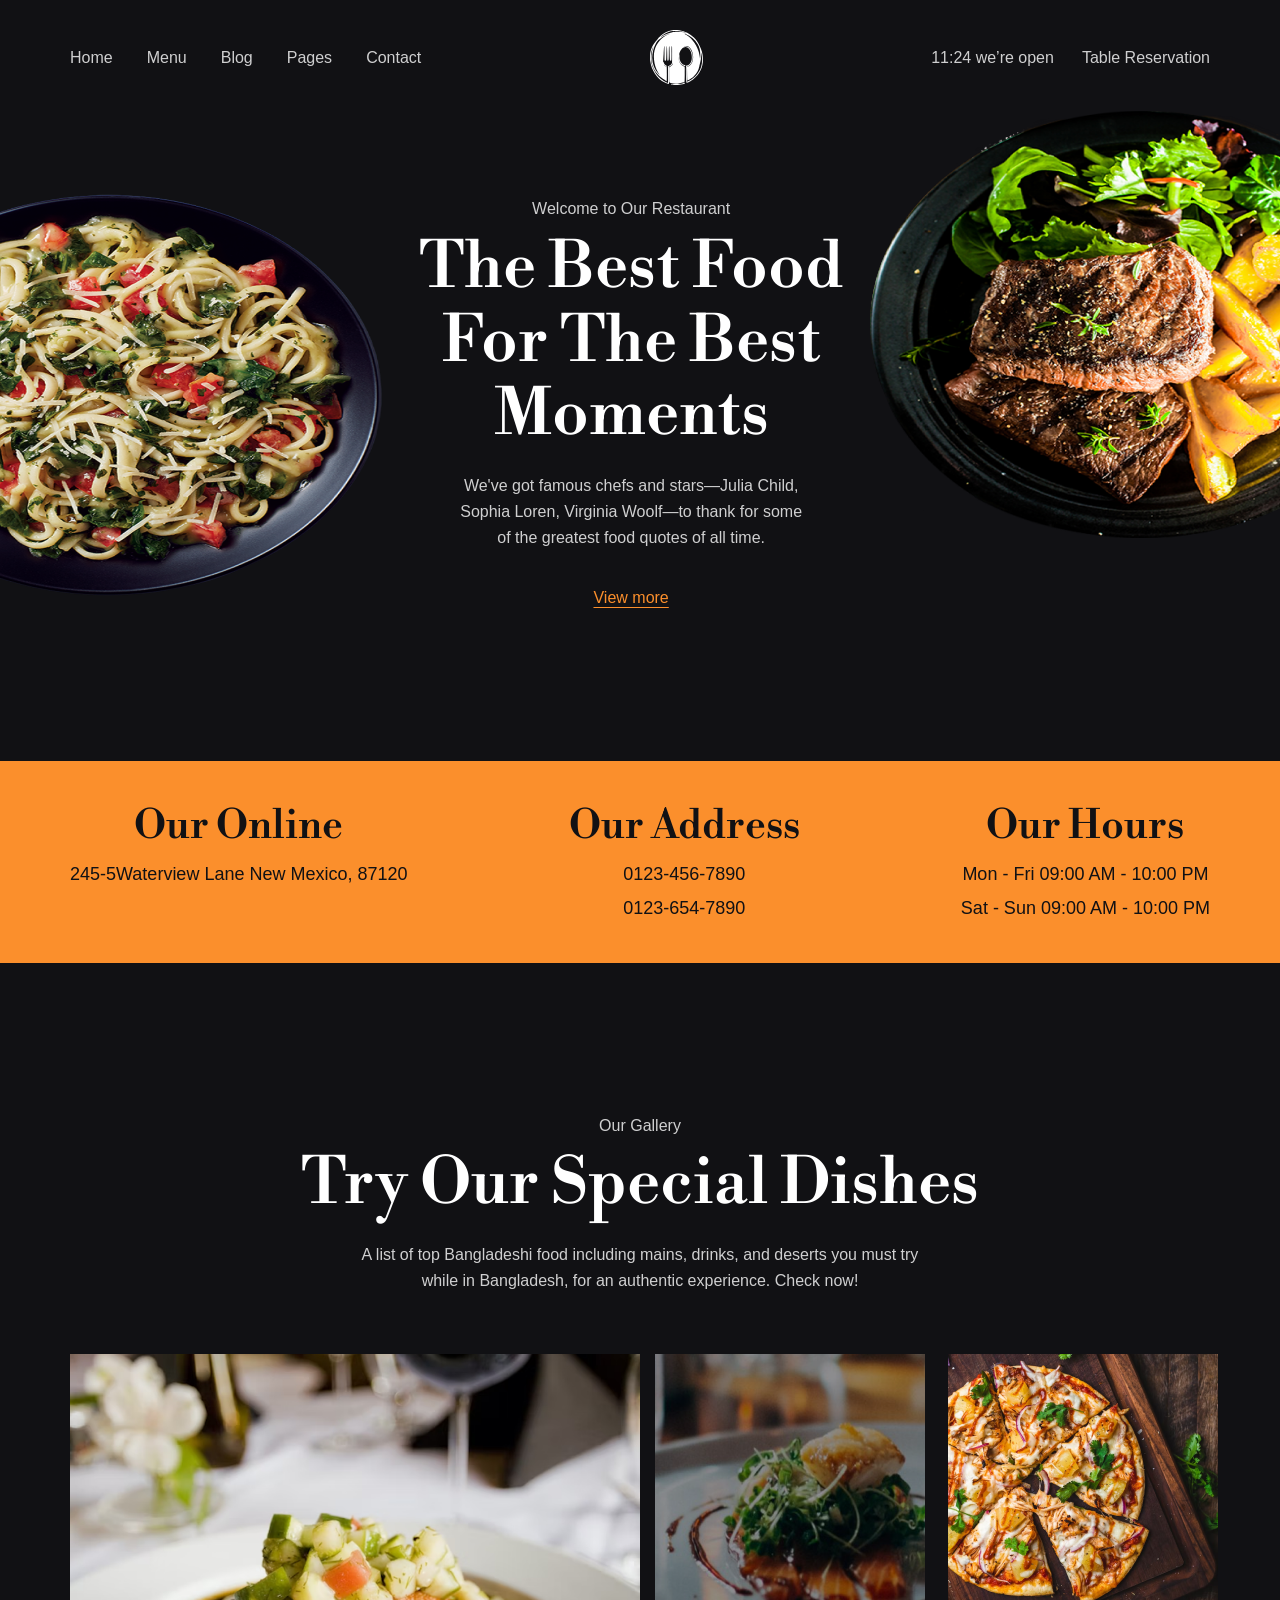
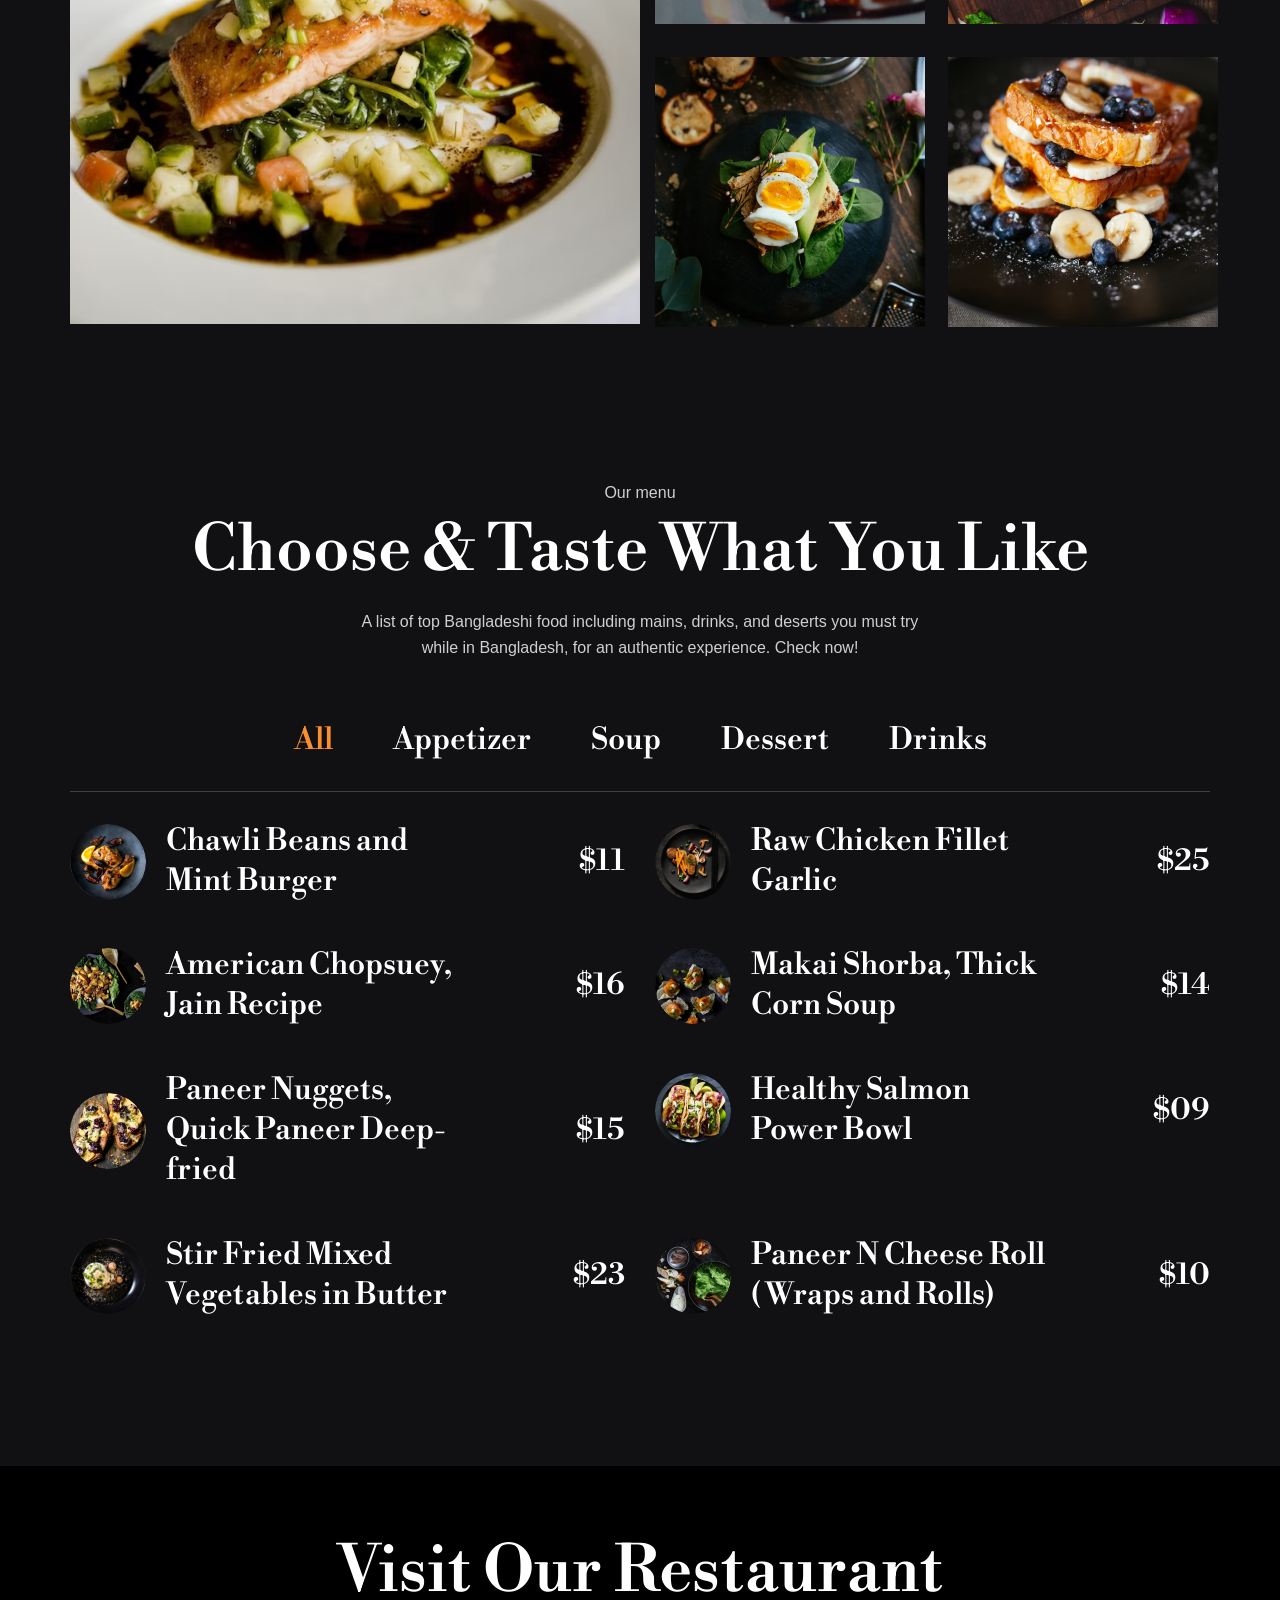
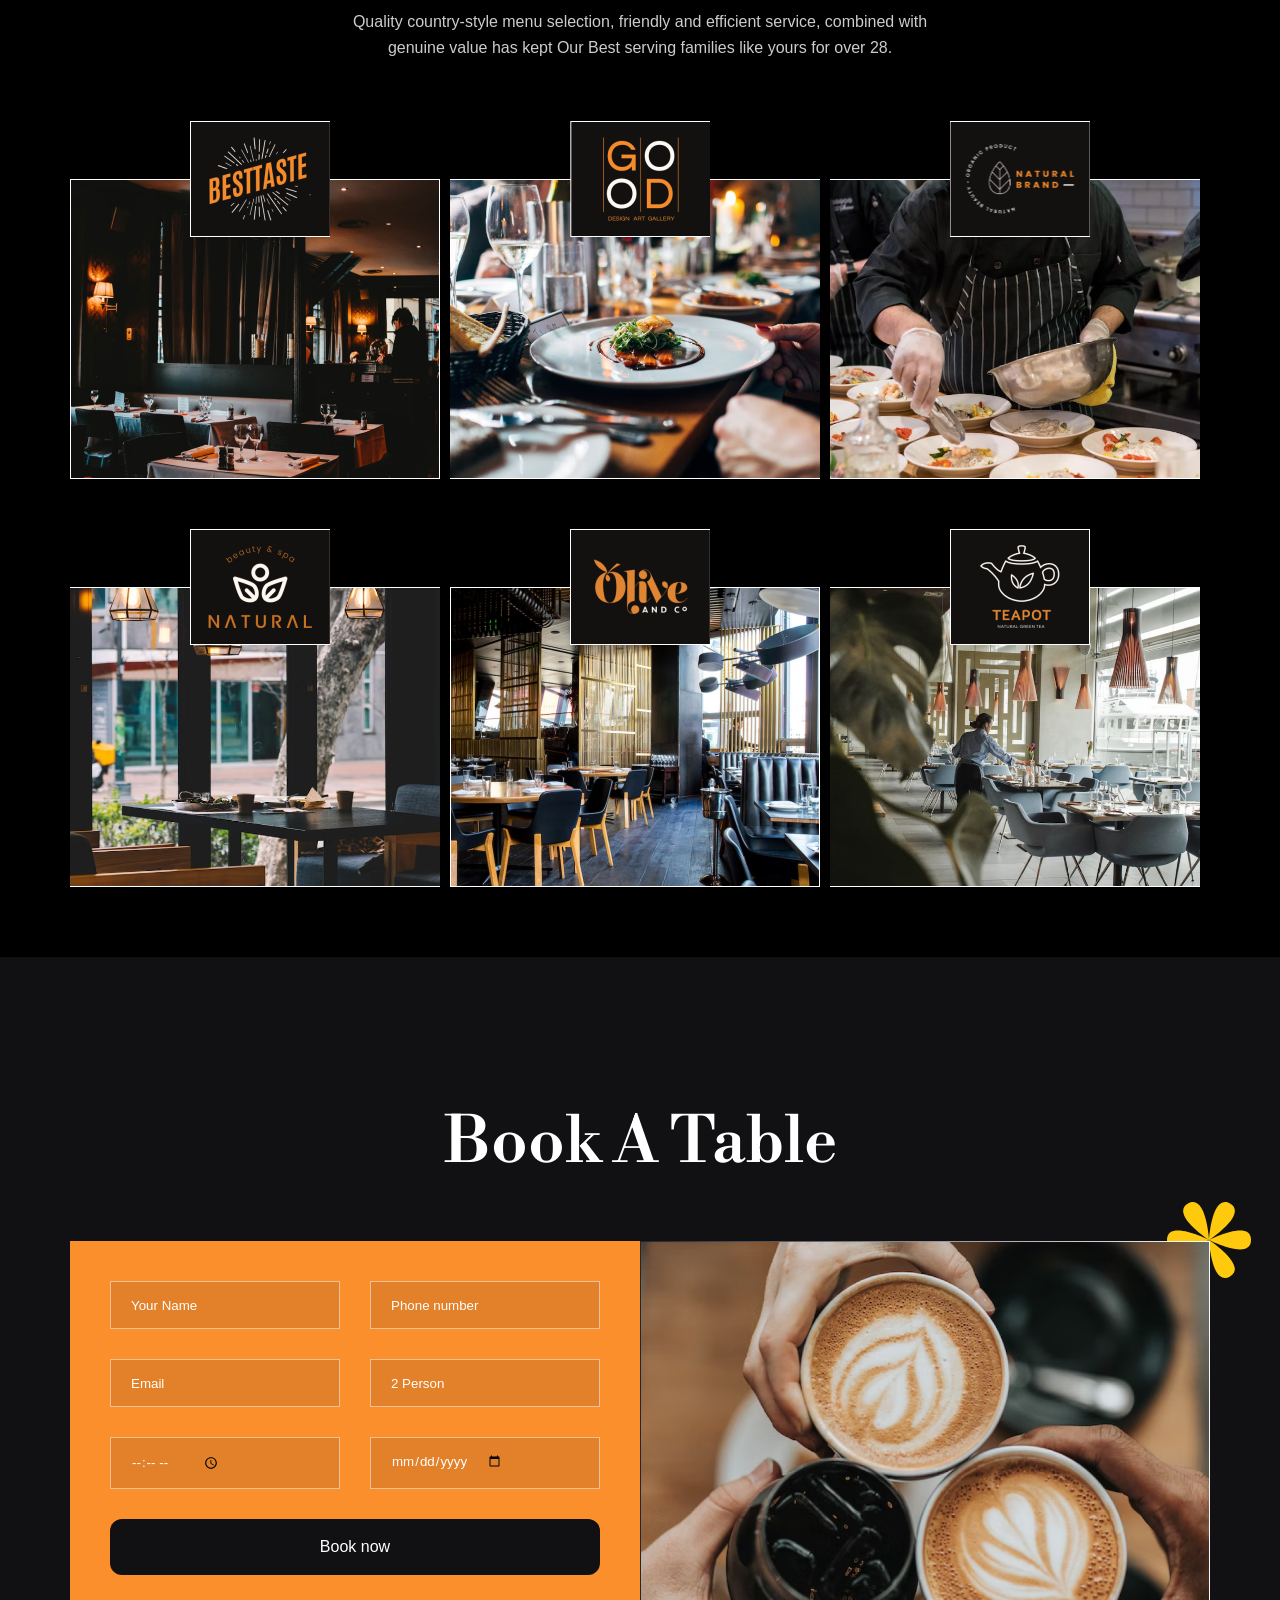
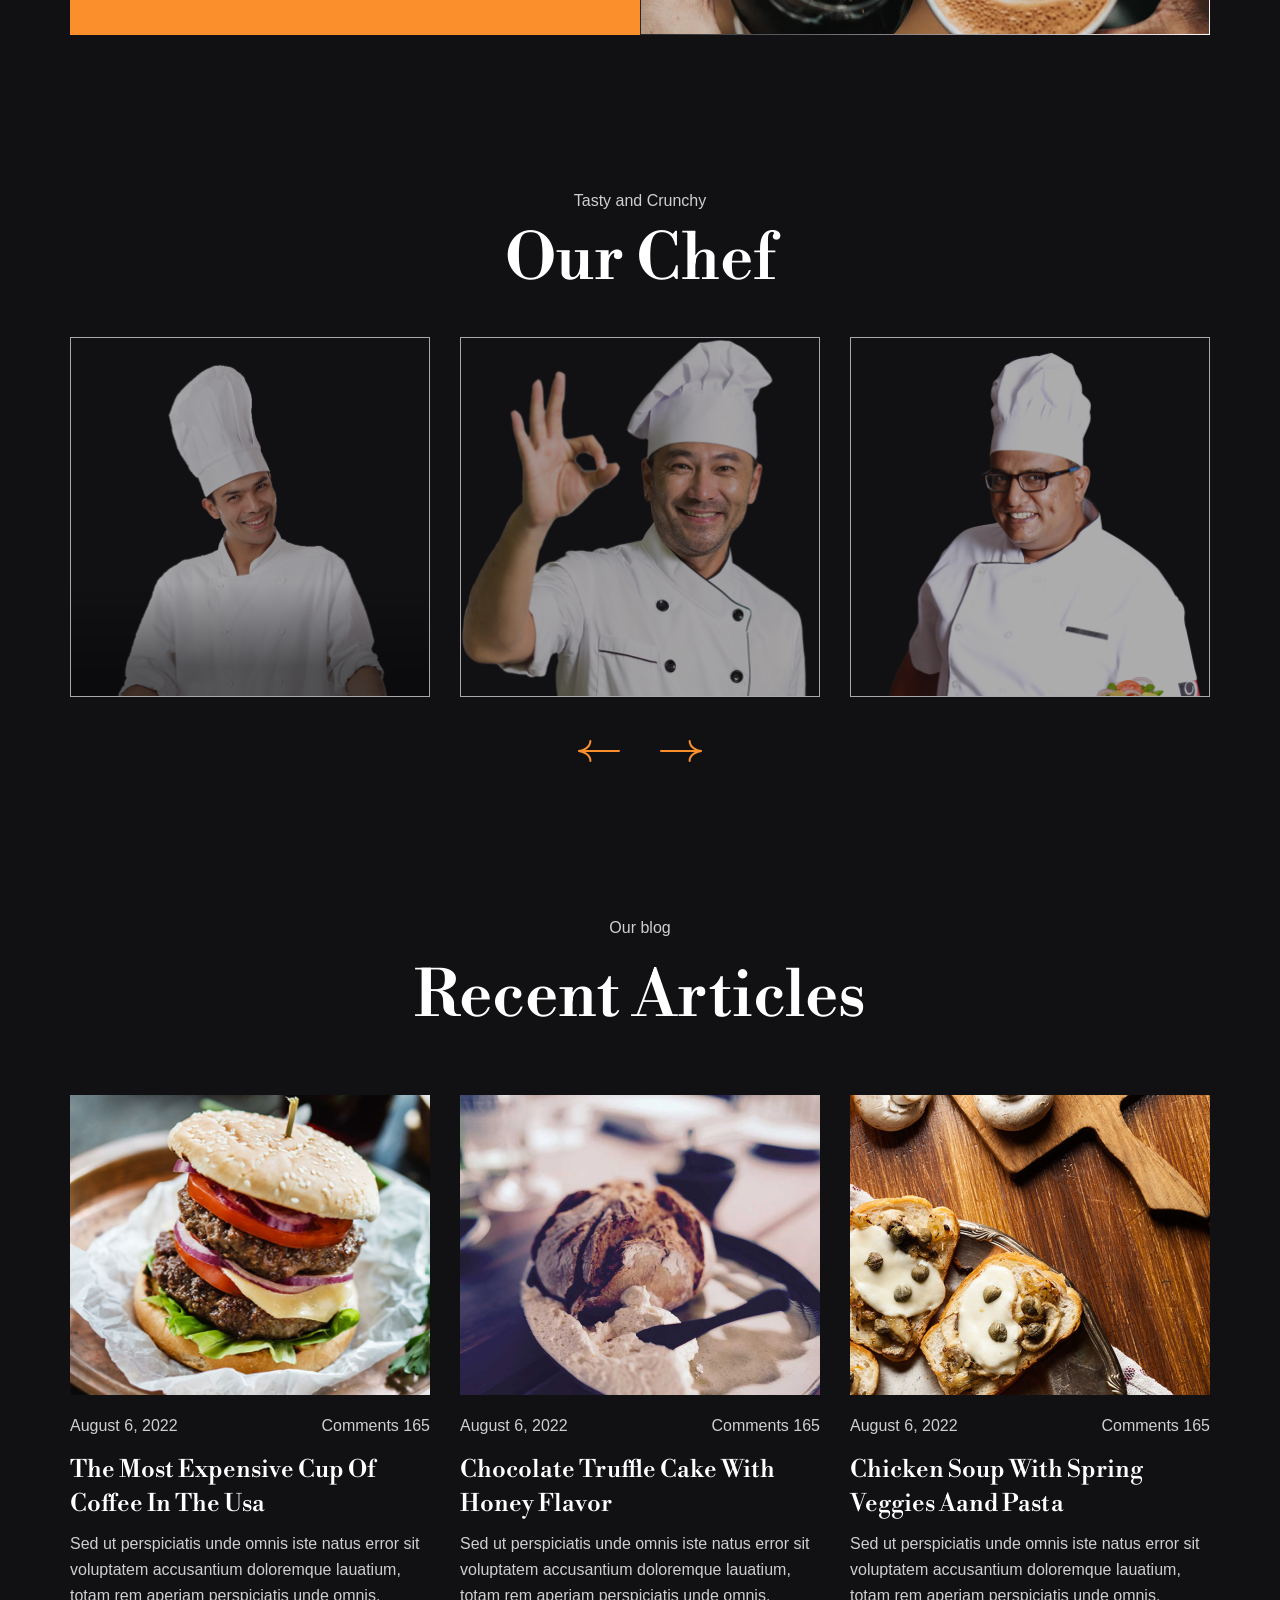
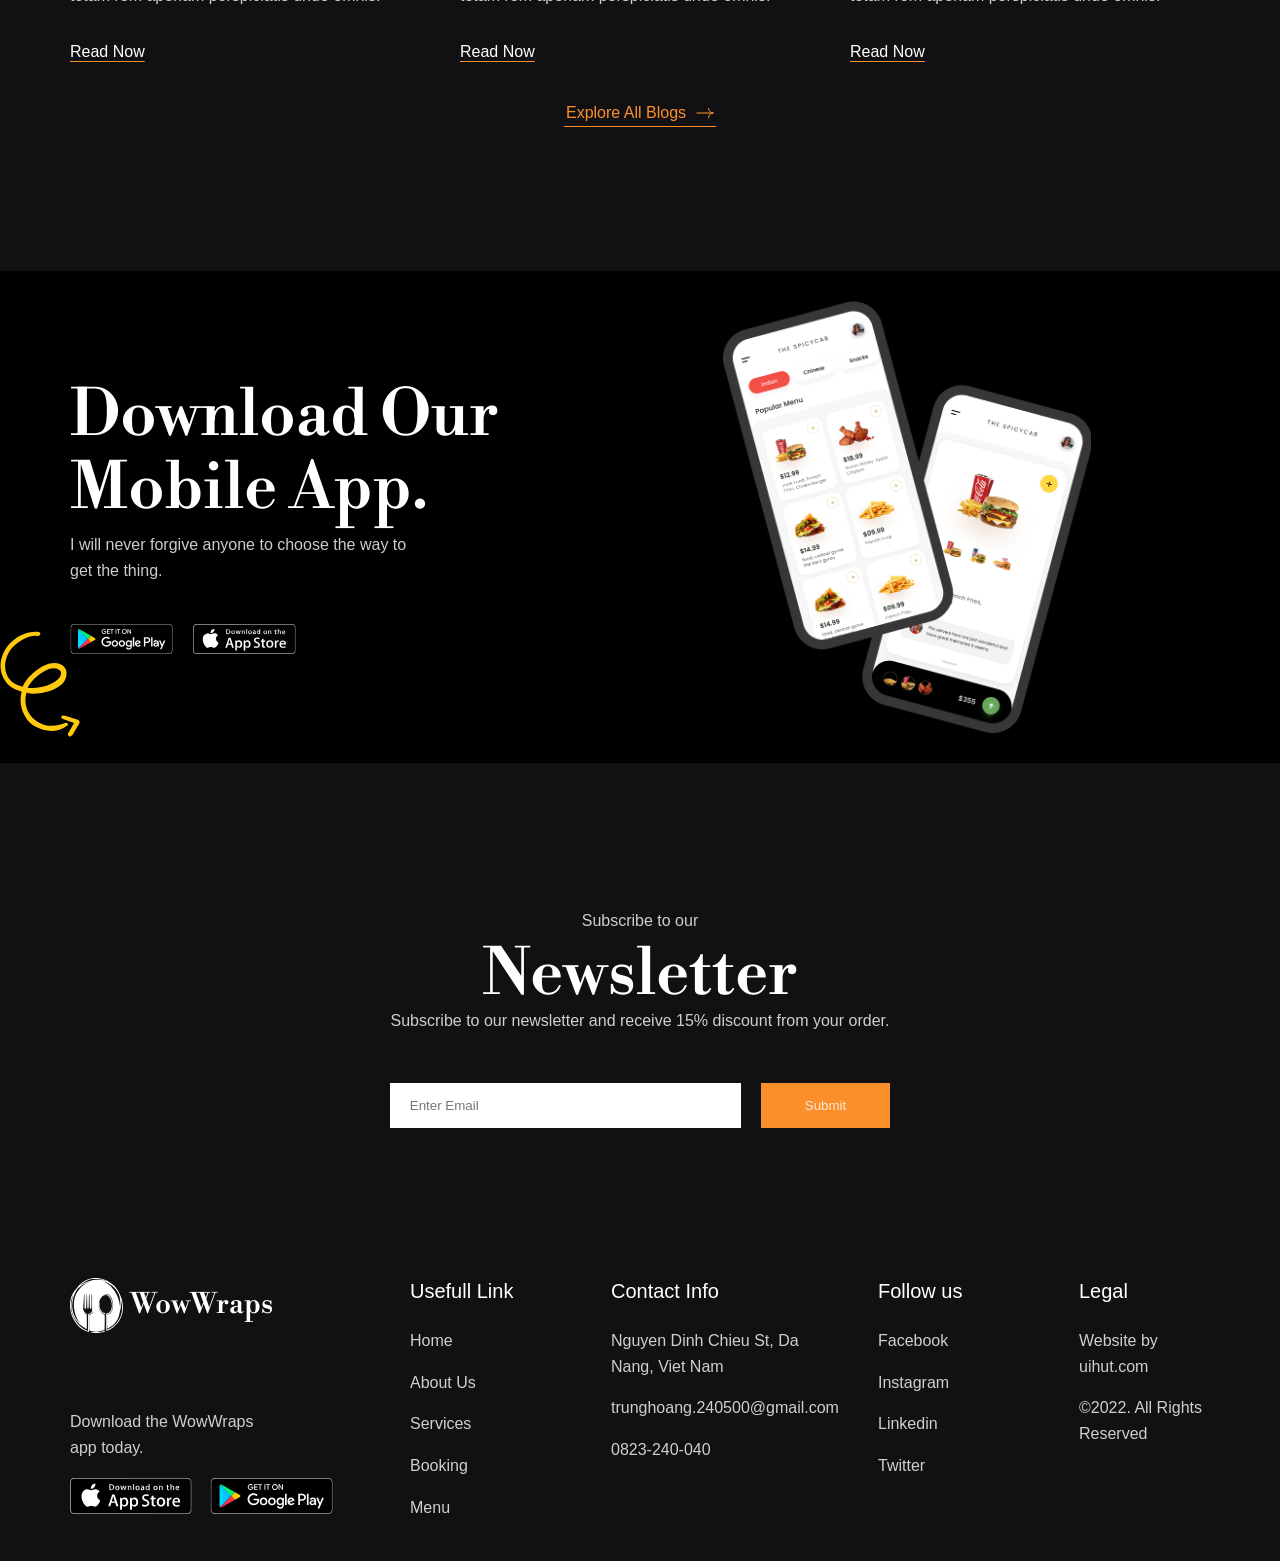
==== menu.html @ b461f4dd "add menu page" ====
<!DOCTYPE html>
<html lang="en" class="">
    <head>
        <meta charset="UTF-8" />
        <meta name="viewport" content="width=device-width, initial-scale=1.0" />
        <!-- Favicon -->
        <link
            rel="apple-touch-icon"
            sizes="57x57"
            href="./assets/favicon/apple-icon-57x57.png"
        />
        <link
            rel="apple-touch-icon"
            sizes="60x60"
            href="./assets/favicon/apple-icon-60x60.png"
        />
        <link
            rel="apple-touch-icon"
            sizes="72x72"
            href="./assets/favicon/apple-icon-72x72.png"
        />
        <link
            rel="apple-touch-icon"
            sizes="76x76"
            href="./assets/favicon/apple-icon-76x76.png"
        />
        <link
            rel="apple-touch-icon"
            sizes="114x114"
            href="./assets/favicon/apple-icon-114x114.png"
        />
        <link
            rel="apple-touch-icon"
            sizes="120x120"
            href="./assets/favicon/apple-icon-120x120.png"
        />
        <link
            rel="apple-touch-icon"
            sizes="144x144"
            href="./assets/favicon/apple-icon-144x144.png"
        />
        <link
            rel="apple-touch-icon"
            sizes="152x152"
            href="./assets/favicon/apple-icon-152x152.png"
        />
        <link
            rel="apple-touch-icon"
            sizes="180x180"
            href="./assets/favicon/apple-icon-180x180.png"
        />
        <link
            rel="icon"
            type="image/png"
            sizes="192x192"
            href="./assets/favicon/android-icon-192x192.png"
        />
        <link
            rel="icon"
            type="image/png"
            sizes="32x32"
            href="./assets/favicon/favicon-32x32.png"
        />
        <link
            rel="icon"
            type="image/png"
            sizes="96x96"
            href="./assets/favicon/favicon-96x96.png"
        />
        <link
            rel="icon"
            type="image/png"
            sizes="16x16"
            href="./assets/favicon/favicon-16x16.png"
        />
        <link rel="manifest" href="./assets/favicon/manifest.json" />
        <meta name="msapplication-TileColor" content="#ffffff" />
        <meta
            name="msapplication-TileImage"
            content="./assets/favicon/ms-icon-144x144.png"
        />
        <meta name="theme-color" content="#ffffff" />
        <!-- Embed font -->
        <!-- Font Libre Bodoni -->
        <link
            rel="stylesheet"
            href="./assets/fonts/LibreBodoni/stylesheet.css"
        />
        <!-- Font Plus Jakarta Sans -->
        <link
            rel="stylesheet"
            href="./assets/fonts/Plus_Jakarta_Sans/stylesheet.css"
        />
        <!-- Font playball -->
        <link rel="preconnect" href="https://fonts.googleapis.com" />
        <link rel="preconnect" href="https://fonts.gstatic.com" crossorigin />
        <link
            href="https://fonts.googleapis.com/css2?family=Playball&display=swap"
            rel="stylesheet"
        />
        <!-- Styles -->
        <link rel="stylesheet" href="./assets/css/main.css" />
        <!-- Script -->
        <script src="./assets/js/script.js"></script>

        <title>Wow Wraps| Menu</title>
    </head>
    <body>
        <!-- Header -->
        <header id="header" class="header"></header>
        <script>
            load("#header", "./templates/header.html");
        </script>

        <!-- Main -->
        <main class="home">
            <!-- Hero -->
            <div class="hero-menu">
                <img
                    src="./assets/img/hero-img/hero-menu1.png"
                    alt=""
                    class="hero-menu__img hero-menu__img--left"
                />
                <section class="hero-menu__content">
                    <p class="hero__sub-title">Welcome to Our Restaurant</p>
                    <h1 class="hero__title">
                        The Best Food For The Best Moments
                    </h1>
                    <p class="hero__desc">
                        We've got famous chefs and stars—Julia Child, Sophia
                        Loren, Virginia Woolf—to thank for some of the greatest
                        food quotes of all time.
                    </p>
                    <a href="#!" class="hero__link">View more</a>
                </section>
                <img
                    src="./assets/img/hero-img/hero-menu2.png"
                    alt=""
                    class="hero-menu__img hero-menu__img--right"
                />
            </div>

            <!-- Data -->
            <div class="data-menu">
                <div class="container">
                    <section class="data-menu__wrap">
                        <!-- Data item 1 -->
                        <div class="data-menu__item">
                            <h3 class="data-menu__title">Our Online</h3>
                            <div class="data-menu__container">
                                <p class="data-menu__text">
                                    245-5Waterview Lane New Mexico, 87120
                                </p>
                            </div>
                        </div>
                        <!-- Data item 2 -->
                        <div class="data-menu__item">
                            <h3 class="data-menu__title">Our Address</h3>
                            <div class="data-menu__container">
                                <p class="data-menu__text">0123-456-7890</p>
                                <p class="data-menu__text">0123-654-7890</p>
                            </div>
                        </div>
                        <!-- Data item 3 -->
                        <div class="data-menu__item">
                            <h3 class="data-menu__title">Our Hours</h3>
                            <div class="data-menu__container">
                                <p class="data-menu__text">
                                    Mon - Fri 09:00 AM - 10:00 PM
                                </p>
                                <p class="data-menu__text">
                                    Sat - Sun 09:00 AM - 10:00 PM
                                </p>
                            </div>
                        </div>
                    </section>
                </div>
            </div>

            <div class="container">
                <!-- Gallery -->
                <div class="gallery">
                    <section class="gallery-content">
                        <p class="gallery-content__sub-title">Our Gallery</p>
                        <h2 class="gallery-content__title">
                            Try Our Special Dishes
                        </h2>
                        <p class="gallery-content__desc">
                            A list of top Bangladeshi food including mains,
                            drinks, and deserts you must try while in
                            Bangladesh, for an authentic experience. Check now!
                        </p>
                    </section>
                    <div class="row">
                        <div class="col-6 gallery-col">
                            <img
                                src="./assets/img/gallery-img/gallery.png"
                                alt=""
                                class="gallery__img gallery__img--large"
                            />
                            <div class="gallery-box">
                                <h3 class="gallery-box__title">Starter</h3>
                                <p class="gallery-box__desc">
                                    Filet Mignon sandwich with fries
                                </p>
                            </div>
                        </div>
                        <div class="col-6">
                            <div class="row gy-3">
                                <div class="col-6 gallery-col">
                                    <img
                                        src="./assets/img/gallery-img/gallery1.png"
                                        alt=""
                                        class="gallery__img"
                                    />
                                    <div class="gallery-box">
                                        <h3 class="gallery-box__title">
                                            Starter
                                        </h3>
                                        <p class="gallery-box__desc">
                                            Filet Mignon sandwich with fries
                                        </p>
                                    </div>
                                </div>
                                <div class="col-6 gallery-col">
                                    <img
                                        src="./assets/img/gallery-img/gallery2.png"
                                        alt=""
                                        class="gallery__img"
                                    />
                                    <div class="gallery-box">
                                        <h3 class="gallery-box__title">
                                            Starter
                                        </h3>
                                        <p class="gallery-box__desc">
                                            Filet Mignon sandwich with fries
                                        </p>
                                    </div>
                                </div>
                                <div class="col-6 gallery-col">
                                    <img
                                        src="./assets/img/gallery-img/gallery3.png"
                                        alt=""
                                        class="gallery__img"
                                    />
                                    <div class="gallery-box">
                                        <h3 class="gallery-box__title">
                                            Starter
                                        </h3>
                                        <p class="gallery-box__desc">
                                            Filet Mignon sandwich with fries
                                        </p>
                                    </div>
                                </div>
                                <div class="col-6 gallery-col">
                                    <img
                                        src="./assets/img/gallery-img/gallery4.png"
                                        alt=""
                                        class="gallery__img"
                                    />
                                    <div class="gallery-box">
                                        <h3 class="gallery-box__title">
                                            Starter
                                        </h3>
                                        <p class="gallery-box__desc">
                                            Filet Mignon sandwich with fries
                                        </p>
                                    </div>
                                </div>
                            </div>
                        </div>
                    </div>
                </div>

                <!-- menu -->
                <div class="menu">
                    <section class="menu__content">
                        <p class="menu__sub-title">Our menu</p>
                        <h2 class="menu__title">
                            Choose & Taste What You Like
                        </h2>
                        <p class="menu__desc">
                            A list of top Bangladeshi food including mains,
                            drinks, and deserts you must try while in
                            Bangladesh, for an authentic experience. Check now!
                        </p>
                    </section>
                    <div class="menu-container">
                        <div class="menu-tab js-tabs">
                            <!-- Menu tab list -->
                            <div class="menu-tab__list">
                                <div class="menu-tab__list--inner">
                                    <h3
                                        class="menu-tab__item menu-tab__item--active"
                                    >
                                        All
                                    </h3>
                                    <h3 class="menu-tab__item">Appetizer</h3>
                                    <h3 class="menu-tab__item">Soup</h3>
                                </div>
                                <div class="menu-tab__list--inner">
                                    <h3 class="menu-tab__item">Dessert</h3>
                                    <h3 class="menu-tab__item">Drinks</h3>
                                </div>
                            </div>
                            <div class="separate"></div>

                            <!-- Menu tab content -->
                            <div class="menu-tab__contents">
                                <!-- Menu content 1 -->
                                <div
                                    class="menu-tab__content menu-tab__content--active"
                                >
                                    <div class="row gy-4">
                                        <!-- item 1 -->
                                        <div class="col-6 col-md-12">
                                            <div class="menu-wrap">
                                                <div class="menu-wrap__left">
                                                    <img
                                                        src="./assets/img/menu-img/menu1.png"
                                                        alt=""
                                                        class="menu-wrap__img"
                                                    />
                                                    <h3 class="menu-wrap__name">
                                                        Chawli Beans and Mint
                                                        Burger
                                                    </h3>
                                                </div>
                                                <h4 class="menu-wrap__price">
                                                    $11
                                                </h4>
                                            </div>
                                        </div>
                                        <!-- item 2 -->
                                        <div class="col-6 col-md-12">
                                            <div class="menu-wrap">
                                                <div class="menu-wrap__left">
                                                    <img
                                                        src="./assets/img/menu-img/menu2.png"
                                                        alt=""
                                                        class="menu-wrap__img"
                                                    />
                                                    <h3 class="menu-wrap__name">
                                                        Raw Chicken Fillet
                                                        Garlic
                                                    </h3>
                                                </div>
                                                <h4 class="menu-wrap__price">
                                                    $25
                                                </h4>
                                            </div>
                                        </div>
                                        <!-- item 3 -->
                                        <div class="col-6 col-md-12">
                                            <div class="menu-wrap">
                                                <div class="menu-wrap__left">
                                                    <img
                                                        src="./assets/img/menu-img/menu3.png"
                                                        alt=""
                                                        class="menu-wrap__img"
                                                    />
                                                    <h3 class="menu-wrap__name">
                                                        American Chopsuey, Jain
                                                        Recipe
                                                    </h3>
                                                </div>
                                                <h4 class="menu-wrap__price">
                                                    $16
                                                </h4>
                                            </div>
                                        </div>
                                        <!-- item 4 -->
                                        <div class="col-6 col-md-12">
                                            <div class="menu-wrap">
                                                <div class="menu-wrap__left">
                                                    <img
                                                        src="./assets/img/menu-img/menu4.png"
                                                        alt=""
                                                        class="menu-wrap__img"
                                                    />
                                                    <h3 class="menu-wrap__name">
                                                        Makai Shorba, Thick Corn
                                                        Soup
                                                    </h3>
                                                </div>
                                                <h4 class="menu-wrap__price">
                                                    $14
                                                </h4>
                                            </div>
                                        </div>
                                        <!-- item 5 -->
                                        <div class="col-6 col-md-12">
                                            <div class="menu-wrap">
                                                <div class="menu-wrap__left">
                                                    <img
                                                        src="./assets/img/menu-img/menu5.png"
                                                        alt=""
                                                        class="menu-wrap__img"
                                                    />
                                                    <h3 class="menu-wrap__name">
                                                        Paneer Nuggets, Quick
                                                        Paneer Deep-fried
                                                    </h3>
                                                </div>
                                                <h4 class="menu-wrap__price">
                                                    $15
                                                </h4>
                                            </div>
                                        </div>
                                        <!-- item 6 -->
                                        <div class="col-6 col-md-12">
                                            <div class="menu-wrap">
                                                <div class="menu-wrap__left">
                                                    <img
                                                        src="./assets/img/menu-img/menu6.png"
                                                        alt=""
                                                        class="menu-wrap__img"
                                                    />
                                                    <h3 class="menu-wrap__name">
                                                        Healthy Salmon Power
                                                        Bowl
                                                    </h3>
                                                </div>
                                                <h4 class="menu-wrap__price">
                                                    $09
                                                </h4>
                                            </div>
                                        </div>
                                        <!-- item 7 -->
                                        <div class="col-6 col-md-12">
                                            <div class="menu-wrap">
                                                <div class="menu-wrap__left">
                                                    <img
                                                        src="./assets/img/menu-img/menu7.png"
                                                        alt=""
                                                        class="menu-wrap__img"
                                                    />
                                                    <h3 class="menu-wrap__name">
                                                        Stir Fried Mixed
                                                        Vegetables in Butter
                                                    </h3>
                                                </div>
                                                <h4 class="menu-wrap__price">
                                                    $23
                                                </h4>
                                            </div>
                                        </div>
                                        <!-- item 8 -->
                                        <div class="col-6 col-md-12">
                                            <div class="menu-wrap">
                                                <div class="menu-wrap__left">
                                                    <img
                                                        src="./assets/img/menu-img/menu8.png"
                                                        alt=""
                                                        class="menu-wrap__img"
                                                    />
                                                    <h3 class="menu-wrap__name">
                                                        Paneer N Cheese Roll (
                                                        Wraps and Rolls)
                                                    </h3>
                                                </div>
                                                <h4 class="menu-wrap__price">
                                                    $10
                                                </h4>
                                            </div>
                                        </div>
                                    </div>
                                </div>

                                <!-- Menu content 2 -->
                                <div class="menu-tab__content">
                                    <div class="row gy-4">
                                        <!-- item 1 -->
                                        <div class="col-6 col-md-12">
                                            <div class="menu-wrap">
                                                <div class="menu-wrap__left">
                                                    <img
                                                        src="./assets/img/menu-img/menu9.jpg"
                                                        alt=""
                                                        class="menu-wrap__img"
                                                    />
                                                    <h3 class="menu-wrap__name">
                                                        Chawli Beans and Mint
                                                        Burger
                                                    </h3>
                                                </div>
                                                <h4 class="menu-wrap__price">
                                                    $11
                                                </h4>
                                            </div>
                                        </div>
                                        <!-- item 2 -->
                                        <div class="col-6 col-md-12">
                                            <div class="menu-wrap">
                                                <div class="menu-wrap__left">
                                                    <img
                                                        src="./assets/img/menu-img/menu10.jpg"
                                                        alt=""
                                                        class="menu-wrap__img"
                                                    />
                                                    <h3 class="menu-wrap__name">
                                                        Raw Chicken Fillet
                                                        Garlic
                                                    </h3>
                                                </div>
                                                <h4 class="menu-wrap__price">
                                                    $25
                                                </h4>
                                            </div>
                                        </div>
                                        <!-- item 3 -->
                                        <div class="col-6 col-md-12">
                                            <div class="menu-wrap">
                                                <div class="menu-wrap__left">
                                                    <img
                                                        src="./assets/img/menu-img/menu11.jpg"
                                                        alt=""
                                                        class="menu-wrap__img"
                                                    />
                                                    <h3 class="menu-wrap__name">
                                                        American Chopsuey, Jain
                                                        Recipe
                                                    </h3>
                                                </div>
                                                <h4 class="menu-wrap__price">
                                                    $16
                                                </h4>
                                            </div>
                                        </div>
                                        <!-- item 4 -->
                                        <div class="col-6 col-md-12">
                                            <div class="menu-wrap">
                                                <div class="menu-wrap__left">
                                                    <img
                                                        src="./assets/img/menu-img/menu12.jpg"
                                                        alt=""
                                                        class="menu-wrap__img"
                                                    />
                                                    <h3 class="menu-wrap__name">
                                                        Makai Shorba, Thick Corn
                                                        Soup
                                                    </h3>
                                                </div>
                                                <h4 class="menu-wrap__price">
                                                    $14
                                                </h4>
                                            </div>
                                        </div>
                                        <!-- item 5 -->
                                        <div class="col-6 col-md-12">
                                            <div class="menu-wrap">
                                                <div class="menu-wrap__left">
                                                    <img
                                                        src="./assets/img/menu-img/menu13.jpg"
                                                        alt=""
                                                        class="menu-wrap__img"
                                                    />
                                                    <h3 class="menu-wrap__name">
                                                        Paneer Nuggets, Quick
                                                        Paneer Deep-fried
                                                    </h3>
                                                </div>
                                                <h4 class="menu-wrap__price">
                                                    $15
                                                </h4>
                                            </div>
                                        </div>
                                        <!-- item 6 -->
                                        <div class="col-6 col-md-12">
                                            <div class="menu-wrap">
                                                <div class="menu-wrap__left">
                                                    <img
                                                        src="./assets/img/menu-img/menu14.jpg"
                                                        alt=""
                                                        class="menu-wrap__img"
                                                    />
                                                    <h3 class="menu-wrap__name">
                                                        Healthy Salmon Power
                                                        Bowl
                                                    </h3>
                                                </div>
                                                <h4 class="menu-wrap__price">
                                                    $09
                                                </h4>
                                            </div>
                                        </div>
                                    </div>
                                </div>

                                <!-- Menu content 3 -->
                                <div class="menu-tab__content">
                                    <div class="row gy-4">
                                        <!-- item 1 -->
                                        <div class="col-6 col-md-12">
                                            <div class="menu-wrap">
                                                <div class="menu-wrap__left">
                                                    <img
                                                        src="./assets/img/menu-img/menu15.jpg"
                                                        alt=""
                                                        class="menu-wrap__img"
                                                    />
                                                    <h3 class="menu-wrap__name">
                                                        Chawli Beans and Mint
                                                        Burger
                                                    </h3>
                                                </div>
                                                <h4 class="menu-wrap__price">
                                                    $11
                                                </h4>
                                            </div>
                                        </div>
                                        <!-- item 2 -->
                                        <div class="col-6 col-md-12">
                                            <div class="menu-wrap">
                                                <div class="menu-wrap__left">
                                                    <img
                                                        src="./assets/img/menu-img/menu16.jpg"
                                                        alt=""
                                                        class="menu-wrap__img"
                                                    />
                                                    <h3 class="menu-wrap__name">
                                                        Raw Chicken Fillet
                                                        Garlic
                                                    </h3>
                                                </div>
                                                <h4 class="menu-wrap__price">
                                                    $25
                                                </h4>
                                            </div>
                                        </div>
                                        <!-- item 3 -->
                                        <div class="col-6 col-md-12">
                                            <div class="menu-wrap">
                                                <div class="menu-wrap__left">
                                                    <img
                                                        src="./assets/img/menu-img/menu17.jpg"
                                                        alt=""
                                                        class="menu-wrap__img"
                                                    />
                                                    <h3 class="menu-wrap__name">
                                                        American Chopsuey, Jain
                                                        Recipe
                                                    </h3>
                                                </div>
                                                <h4 class="menu-wrap__price">
                                                    $16
                                                </h4>
                                            </div>
                                        </div>
                                        <!-- item 4 -->
                                        <div class="col-6 col-md-12">
                                            <div class="menu-wrap">
                                                <div class="menu-wrap__left">
                                                    <img
                                                        src="./assets/img/menu-img/menu18.jpg"
                                                        alt=""
                                                        class="menu-wrap__img"
                                                    />
                                                    <h3 class="menu-wrap__name">
                                                        Makai Shorba, Thick Corn
                                                        Soup
                                                    </h3>
                                                </div>
                                                <h4 class="menu-wrap__price">
                                                    $14
                                                </h4>
                                            </div>
                                        </div>
                                        <!-- item 5 -->
                                        <div class="col-6 col-md-12">
                                            <div class="menu-wrap">
                                                <div class="menu-wrap__left">
                                                    <img
                                                        src="./assets/img/menu-img/menu19.jpg"
                                                        alt=""
                                                        class="menu-wrap__img"
                                                    />
                                                    <h3 class="menu-wrap__name">
                                                        Paneer Nuggets, Quick
                                                        Paneer Deep-fried
                                                    </h3>
                                                </div>
                                                <h4 class="menu-wrap__price">
                                                    $15
                                                </h4>
                                            </div>
                                        </div>
                                        <!-- item 6 -->
                                        <div class="col-6 col-md-12">
                                            <div class="menu-wrap">
                                                <div class="menu-wrap__left">
                                                    <img
                                                        src="./assets/img/menu-img/menu20.jpg"
                                                        alt=""
                                                        class="menu-wrap__img"
                                                    />
                                                    <h3 class="menu-wrap__name">
                                                        Healthy Salmon Power
                                                        Bowl
                                                    </h3>
                                                </div>
                                                <h4 class="menu-wrap__price">
                                                    $09
                                                </h4>
                                            </div>
                                        </div>
                                        <!-- item 7 -->
                                        <div class="col-6 col-md-12">
                                            <div class="menu-wrap">
                                                <div class="menu-wrap__left">
                                                    <img
                                                        src="./assets/img/menu-img/menu21.jpg"
                                                        alt=""
                                                        class="menu-wrap__img"
                                                    />
                                                    <h3 class="menu-wrap__name">
                                                        Healthy Salmon Power
                                                        Bowl
                                                    </h3>
                                                </div>
                                                <h4 class="menu-wrap__price">
                                                    $09
                                                </h4>
                                            </div>
                                        </div>
                                        <!-- item 8 -->
                                        <div class="col-6 col-md-12">
                                            <div class="menu-wrap">
                                                <div class="menu-wrap__left">
                                                    <img
                                                        src="./assets/img/menu-img/menu22.jpg"
                                                        alt=""
                                                        class="menu-wrap__img"
                                                    />
                                                    <h3 class="menu-wrap__name">
                                                        Healthy Salmon Power
                                                        Bowl
                                                    </h3>
                                                </div>
                                                <h4 class="menu-wrap__price">
                                                    $09
                                                </h4>
                                            </div>
                                        </div>
                                    </div>
                                </div>

                                <!-- Menu content 4 -->
                                <div class="menu-tab__content">
                                    <div class="row gy-4">
                                        <!-- item 1 -->
                                        <div class="col-6 col-md-12">
                                            <div class="menu-wrap">
                                                <div class="menu-wrap__left">
                                                    <img
                                                        src="./assets/img/menu-img/menu23.jpg"
                                                        alt=""
                                                        class="menu-wrap__img"
                                                    />
                                                    <h3 class="menu-wrap__name">
                                                        Chawli Beans and Mint
                                                        Burger
                                                    </h3>
                                                </div>
                                                <h4 class="menu-wrap__price">
                                                    $11
                                                </h4>
                                            </div>
                                        </div>
                                        <!-- item 2 -->
                                        <div class="col-6 col-md-12">
                                            <div class="menu-wrap">
                                                <div class="menu-wrap__left">
                                                    <img
                                                        src="./assets/img/menu-img/menu24.jpg"
                                                        alt=""
                                                        class="menu-wrap__img"
                                                    />
                                                    <h3 class="menu-wrap__name">
                                                        Raw Chicken Fillet
                                                        Garlic
                                                    </h3>
                                                </div>
                                                <h4 class="menu-wrap__price">
                                                    $25
                                                </h4>
                                            </div>
                                        </div>
                                        <!-- item 3 -->
                                        <div class="col-6 col-md-12">
                                            <div class="menu-wrap">
                                                <div class="menu-wrap__left">
                                                    <img
                                                        src="./assets/img/menu-img/menu25.jpg"
                                                        alt=""
                                                        class="menu-wrap__img"
                                                    />
                                                    <h3 class="menu-wrap__name">
                                                        American Chopsuey, Jain
                                                        Recipe
                                                    </h3>
                                                </div>
                                                <h4 class="menu-wrap__price">
                                                    $16
                                                </h4>
                                            </div>
                                        </div>
                                        <!-- item 4 -->
                                        <div class="col-6 col-md-12">
                                            <div class="menu-wrap">
                                                <div class="menu-wrap__left">
                                                    <img
                                                        src="./assets/img/menu-img/menu26.jpg"
                                                        alt=""
                                                        class="menu-wrap__img"
                                                    />
                                                    <h3 class="menu-wrap__name">
                                                        Makai Shorba, Thick Corn
                                                        Soup
                                                    </h3>
                                                </div>
                                                <h4 class="menu-wrap__price">
                                                    $14
                                                </h4>
                                            </div>
                                        </div>
                                        <!-- item 5 -->
                                        <div class="col-6 col-md-12">
                                            <div class="menu-wrap">
                                                <div class="menu-wrap__left">
                                                    <img
                                                        src="./assets/img/menu-img/menu27.jpg"
                                                        alt=""
                                                        class="menu-wrap__img"
                                                    />
                                                    <h3 class="menu-wrap__name">
                                                        Paneer Nuggets, Quick
                                                        Paneer Deep-fried
                                                    </h3>
                                                </div>
                                                <h4 class="menu-wrap__price">
                                                    $15
                                                </h4>
                                            </div>
                                        </div>
                                        <!-- item 6 -->
                                        <div class="col-6 col-md-12">
                                            <div class="menu-wrap">
                                                <div class="menu-wrap__left">
                                                    <img
                                                        src="./assets/img/menu-img/menu28.jpg"
                                                        alt=""
                                                        class="menu-wrap__img"
                                                    />
                                                    <h3 class="menu-wrap__name">
                                                        Healthy Salmon Power
                                                        Bowl
                                                    </h3>
                                                </div>
                                                <h4 class="menu-wrap__price">
                                                    $09
                                                </h4>
                                            </div>
                                        </div>
                                    </div>
                                </div>

                                <!-- Menu content 5 -->
                                <div class="menu-tab__content">
                                    <div class="row gy-4">
                                        <!-- item 1 -->
                                        <div class="col-6 col-md-12">
                                            <div class="menu-wrap">
                                                <div class="menu-wrap__left">
                                                    <img
                                                        src="./assets/img/menu-img/menu29.jpg"
                                                        alt=""
                                                        class="menu-wrap__img"
                                                    />
                                                    <h3 class="menu-wrap__name">
                                                        Chawli Beans and Mint
                                                        Burger
                                                    </h3>
                                                </div>
                                                <h4 class="menu-wrap__price">
                                                    $11
                                                </h4>
                                            </div>
                                        </div>
                                        <!-- item 2 -->
                                        <div class="col-6 col-md-12">
                                            <div class="menu-wrap">
                                                <div class="menu-wrap__left">
                                                    <img
                                                        src="./assets/img/menu-img/menu30.jpg"
                                                        alt=""
                                                        class="menu-wrap__img"
                                                    />
                                                    <h3 class="menu-wrap__name">
                                                        Raw Chicken Fillet
                                                        Garlic
                                                    </h3>
                                                </div>
                                                <h4 class="menu-wrap__price">
                                                    $25
                                                </h4>
                                            </div>
                                        </div>
                                        <!-- item 3 -->
                                        <div class="col-6 col-md-12">
                                            <div class="menu-wrap">
                                                <div class="menu-wrap__left">
                                                    <img
                                                        src="./assets/img/menu-img/menu31.jpg"
                                                        alt=""
                                                        class="menu-wrap__img"
                                                    />
                                                    <h3 class="menu-wrap__name">
                                                        American Chopsuey, Jain
                                                        Recipe
                                                    </h3>
                                                </div>
                                                <h4 class="menu-wrap__price">
                                                    $16
                                                </h4>
                                            </div>
                                        </div>
                                        <!-- item 4 -->
                                        <div class="col-6 col-md-12">
                                            <div class="menu-wrap">
                                                <div class="menu-wrap__left">
                                                    <img
                                                        src="./assets/img/menu-img/menu32.jpg"
                                                        alt=""
                                                        class="menu-wrap__img"
                                                    />
                                                    <h3 class="menu-wrap__name">
                                                        Makai Shorba, Thick Corn
                                                        Soup
                                                    </h3>
                                                </div>
                                                <h4 class="menu-wrap__price">
                                                    $14
                                                </h4>
                                            </div>
                                        </div>
                                    </div>
                                </div>
                            </div>
                        </div>
                    </div>
                </div>
            </div>

            <!-- Service -->
            <div class="service-menu">
                <div class="container">
                    <section class="service__content">
                        <h2 class="service__title">Visit Our Restaurant</h2>
                        <p class="service__desc d-lg-none">
                            Quality country-style menu selection, friendly and
                            efficient service, combined with genuine value has
                            kept Our Best serving families like yours for over
                            28.
                        </p>
                    </section>
                    <div class="service-menu__img-wraps js-tabs">
                        <!-- Service menu item 1 -->
                        <div class="service-menu__img-wrap">
                            <img
                                src="./assets/img/service/service6.png"
                                alt=""
                                class="service-img__large"
                            />
                            <img
                                src="./assets/img/service/service12.png"
                                alt=""
                                class="service-img__small"
                            />
                        </div>

                        <!-- Service menu item 2 -->
                        <div class="service-menu__img-wrap">
                            <img
                                src="./assets/img/service/service3.png"
                                alt=""
                                class="service-img__large"
                            />
                            <img
                                src="./assets/img/service/service13.png"
                                alt=""
                                class="service-img__small"
                            />
                        </div>

                        <!-- Service menu item 3 -->
                        <div class="service-menu__img-wrap">
                            <img
                                src="./assets/img/service/service4.png"
                                alt=""
                                class="service-img__large"
                            />
                            <img
                                src="./assets/img/service/service14.png"
                                alt=""
                                class="service-img__small"
                            />
                        </div>

                        <!-- Service menu item 4 -->
                        <div class="service-menu__img-wrap">
                            <img
                                src="./assets/img/service/service1.png"
                                alt=""
                                class="service-img__large"
                            />
                            <img
                                src="./assets/img/service/service15.png"
                                alt=""
                                class="service-img__small"
                            />
                        </div>

                        <!-- Service menu item 5 -->
                        <div class="service-menu__img-wrap">
                            <img
                                src="./assets/img/service/service5.png"
                                alt=""
                                class="service-img__large"
                            />
                            <img
                                src="./assets/img/service/service16.png"
                                alt=""
                                class="service-img__small"
                            />
                        </div>

                        <!-- Service menu item 6 -->
                        <div class="service-menu__img-wrap">
                            <img
                                src="./assets/img/service/service2.png"
                                alt=""
                                class="service-img__large"
                            />
                            <img
                                src="./assets/img/service/service17.png"
                                alt=""
                                class="service-img__small"
                            />
                        </div>
                        <!-- Service tab -->
                        <div class="service-tab d-none d-lg-flex">
                            <div
                                class="service-tab__item service-tab__item--active"
                            ></div>
                            <div class="service-tab__item"></div>
                            <div class="service-tab__item"></div>
                            <div class="service-tab__item"></div>
                            <div class="service-tab__item"></div>
                        </div>
                    </div>
                </div>
            </div>

            <div class="container">
                <!-- Booking -->
                <div class="booking-menu">
                    <h2 class="booking-menu__title">Book A Table</h2>
                    <img
                        src="./assets/icons/flower-icon.svg"
                        alt=""
                        class="booking-menu__icon d-lg-none"
                    />
                    <div class="booking-menu__row">
                        <article class="booking-left">
                            <form action="" class="booking-form">
                                <!-- Booking form name -->
                                <div class="booking-form-name">
                                    <input
                                        class="booking-form__input"
                                        type="text"
                                        name="name"
                                        id="name"
                                        placeholder="Your Name"
                                    />
                                    <label
                                        for="name"
                                        class="booking-form__label"
                                    ></label>
                                </div>
                                <!-- Booking form phone -->
                                <div class="booking-form-name">
                                    <input
                                        class="booking-form__input"
                                        type="number"
                                        name="phone"
                                        id="phone"
                                        placeholder="Phone number"
                                    />
                                    <label
                                        for="phone"
                                        class="booking-form__label"
                                    ></label>
                                </div>
                                <!-- Booking form email -->
                                <div class="booking-form-name">
                                    <input
                                        class="booking-form__input"
                                        type="email"
                                        name="email"
                                        id="email"
                                        placeholder="Email"
                                    />
                                    <label
                                        for="email"
                                        class="booking-form__label"
                                    ></label>
                                </div>
                                <!-- Booking form person -->
                                <div class="booking-form-name">
                                    <input
                                        class="booking-form__input"
                                        type="number"
                                        name="person"
                                        id="person"
                                        placeholder="2 Person"
                                    />
                                    <label
                                        for="person"
                                        class="booking-form__label"
                                    ></label>
                                </div>
                                <!-- Booking form time -->
                                <div class="booking-form-name">
                                    <input
                                        class="booking-form__input"
                                        type="time"
                                        name="time"
                                        id="time"
                                        placeholder="05:30 PM"
                                    />
                                    <label
                                        for="time"
                                        class="booking-form__label"
                                    ></label>
                                </div>
                                <!-- Booking form date -->
                                <div class="booking-form-name">
                                    <input
                                        class="booking-form__input"
                                        type="date"
                                        name="date"
                                        id="date"
                                        placeholder="20/29/2022"
                                    />
                                    <label
                                        for="date"
                                        class="booking-form__label"
                                    ></label>
                                </div>
                            </form>
                            <button
                                type="submit"
                                class="booking-left__btn booking-left__btn--menu"
                            >
                                Book now
                            </button>
                        </article>

                        <article class="booking-right">
                            <img
                                src="./assets/img/booking-img/booking2.png"
                                alt=""
                                class="booking-right__img"
                            />
                        </article>
                    </div>
                </div>
                <!-- Cook -->
                <div class="cook">
                    <section class="cook-content">
                        <p class="cook-content__sub-title">Tasty and Crunchy</p>
                        <h2 class="cook-content__title">Our Chef</h2>
                    </section>
                    <div class="cook-menu__list row">
                        <!-- Cook item 1 -->
                        <div class="col-4 cook-menu__item">
                            <img
                                src="./assets/img/cook-img/cook4.png"
                                alt=""
                                class="cook-menu__img"
                            />
                            <h3 class="cook-menu__name">Jubed Ahmed</h3>
                        </div>
                        <!-- Cook item 2 -->
                        <div class="col-4 cook-menu__item">
                            <img
                                src="./assets/img/cook-img/cook5.png"
                                alt=""
                                class="cook-menu__img"
                            />
                            <h3 class="cook-menu__name">Tokuda</h3>
                        </div>
                        <!-- Cook item 3 -->
                        <div class="col-4 cook-menu__item">
                            <img
                                src="./assets/img/cook-img/cook6.png"
                                alt=""
                                class="cook-menu__img"
                            />
                            <h3 class="cook-menu__name">Holy shit</h3>
                        </div>
                    </div>
                    <div class="cook-menu__action">
                        <button class="cook-menu__btn">
                            <img src="./assets/icons/arrow-left.svg" alt="" />
                        </button>
                        <button class="cook-menu__btn">
                            <img
                                src="./assets/icons/arrow-right-large.svg"
                                alt=""
                            />
                        </button>
                    </div>
                </div>

                <!-- Post -->
                <div class="post">
                    <section class="post-content">
                        <p class="post-content__sub-title">Our blog</p>
                        <h2 class="post-content__title">Recent Articles</h2>
                    </section>
                    <div class="post-menu__wrap row">
                        <!-- Post menu item 1 -->
                        <div class="col-4 post-menu__item">
                            <img
                                src="./assets/img/post-img/post1.png"
                                alt=""
                                class="post-menu__img"
                            />
                            <div class="post-menu__box">
                                <p>August 6, 2022</p>
                                <p>Comments 165</p>
                            </div>
                            <h3 class="post-box__title">
                                The Most Expensive Cup of Coffee in the Usa
                            </h3>
                            <p class="post-box__desc">
                                Sed ut perspiciatis unde omnis iste natus error
                                sit voluptatem accusantium doloremque lauatium,
                                totam rem aperiam perspiciatis unde omnis.
                            </p>
                            <a href="#!" class="post-wrap__link">Read Now</a>
                        </div>
                        <!-- Post menu item 2 -->
                        <div class="col-4 post-menu__item">
                            <img
                                src="./assets/img/post-img/post3.png"
                                alt=""
                                class="post-menu__img"
                            />
                            <div class="post-menu__box">
                                <p>August 6, 2022</p>
                                <p>Comments 165</p>
                            </div>
                            <h3 class="post-box__title">
                                Chocolate Truffle Cake With Honey Flavor
                            </h3>
                            <p class="post-box__desc">
                                Sed ut perspiciatis unde omnis iste natus error
                                sit voluptatem accusantium doloremque lauatium,
                                totam rem aperiam perspiciatis unde omnis.
                            </p>
                            <a href="#!" class="post-wrap__link">Read Now</a>
                        </div>
                        <!-- Post menu item 3 -->
                        <div class="col-4 post-menu__item">
                            <img
                                src="./assets/img/post-img/post4.png"
                                alt=""
                                class="post-menu__img"
                            />
                            <div class="post-menu__box">
                                <p>August 6, 2022</p>
                                <p>Comments 165</p>
                            </div>
                            <h3 class="post-box__title">
                                Chicken Soup With Spring Veggies Aand Pasta
                            </h3>
                            <p class="post-box__desc">
                                Sed ut perspiciatis unde omnis iste natus error
                                sit voluptatem accusantium doloremque lauatium,
                                totam rem aperiam perspiciatis unde omnis.
                            </p>
                            <a href="#!" class="post-wrap__link">Read Now</a>
                        </div>
                    </div>

                    <a href="#!" class="post-link">
                        <p class="post-link__text">Explore All Blogs</p>
                        <img src="./assets/icons/arrow-right.svg" alt="" />
                    </a>
                </div>
            </div>

            <!-- Download -->
            <div class="download">
                <img
                    src="./assets/icons/arrow-circle.svg"
                    alt=""
                    class="download__icon"
                />
                <div class="container">
                    <div class="download-inner">
                        <section class="download-content">
                            <h2 class="download-content__title">
                                Download our mobile app.
                            </h2>
                            <p class="download-content__desc">
                                I will never forgive anyone to choose the way to
                                get the thing.
                            </p>
                            <div class="download-content__box">
                                <img
                                    src="./assets/img/download-An.svg"
                                    alt=""
                                    class="download-content__img"
                                />
                                <img
                                    src="./assets/img/download-App.svg"
                                    alt=""
                                    class="download-content__img"
                                />
                            </div>
                        </section>
                        <img
                            src="./assets/img/download-img/download1.png"
                            alt=""
                            class="download__img"
                        />
                    </div>
                </div>
            </div>

            <!-- Sub -->
            <div class="sub">
                <p>Subscribe to our</p>
                <h2 class="sub__title">Newsletter</h2>
                <p>
                    Subscribe to our newsletter and receive 15% discount from
                    your order.
                </p>
                <form action="" class="sub-form">
                    <input
                        type="email"
                        class="sub-form__input"
                        placeholder="Enter Email"
                    />
                    <button class="sub-form__btn" type="submit">Submit</button>
                </form>
            </div>
        </main>
        <!-- Footer -->
        <footer id="footer" class="footer"></footer>
        <script>
            load("#footer", "./templates/footer.html");
        </script>
    </body>
</html>
---- assets/fonts/LibreBodoni/stylesheet.css ----
@font-face {
    font-family: 'Libre Bodoni';
    src: url('LibreBodoni-Regular.woff2') format('woff2'),
        url('LibreBodoni-Regular.woff') format('woff');
    font-weight: normal;
    font-style: normal;
    font-display: swap;
}

@font-face {
    font-family: 'Libre Bodoni';
    src: url('LibreBodoni-Italic.woff2') format('woff2'),
        url('LibreBodoni-Italic.woff') format('woff');
    font-weight: normal;
    font-style: italic;
    font-display: swap;
}

@font-face {
    font-family: 'Libre Bodoni';
    src: url('LibreBodoni-Italic.woff2') format('woff2'),
        url('LibreBodoni-Italic.woff') format('woff');
    font-weight: normal;
    font-style: italic;
    font-display: swap;
}

@font-face {
    font-family: 'Libre Bodoni';
    src: url('LibreBodoni-Medium.woff2') format('woff2'),
        url('LibreBodoni-Medium.woff') format('woff');
    font-weight: 500;
    font-style: normal;
    font-display: swap;
}

@font-face {
    font-family: 'Libre Bodoni';
    src: url('LibreBodoni-Bold.woff2') format('woff2'),
        url('LibreBodoni-Bold.woff') format('woff');
    font-weight: bold;
    font-style: normal;
    font-display: swap;
}

@font-face {
    font-family: 'Libre Bodoni';
    src: url('LibreBodoni-BoldItalic.woff2') format('woff2'),
        url('LibreBodoni-BoldItalic.woff') format('woff');
    font-weight: bold;
    font-style: italic;
    font-display: swap;
}

@font-face {
    font-family: 'Libre Bodoni';
    src: url('LibreBodoni-Regular.woff2') format('woff2'),
        url('LibreBodoni-Regular.woff') format('woff');
    font-weight: normal;
    font-style: normal;
    font-display: swap;
}

@font-face {
    font-family: 'Libre Bodoni';
    src: url('LibreBodoni-SemiBold.woff2') format('woff2'),
        url('LibreBodoni-SemiBold.woff') format('woff');
    font-weight: 600;
    font-style: normal;
    font-display: swap;
}

@font-face {
    font-family: 'Libre Bodoni';
    src: url('LibreBodoni-MediumItalic.woff2') format('woff2'),
        url('LibreBodoni-MediumItalic.woff') format('woff');
    font-weight: 500;
    font-style: italic;
    font-display: swap;
}

@font-face {
    font-family: 'Libre Bodoni';
    src: url('LibreBodoni-SemiBoldItalic.woff2') format('woff2'),
        url('LibreBodoni-SemiBoldItalic.woff') format('woff');
    font-weight: 600;
    font-style: italic;
    font-display: swap;
}

@font-face {
    font-family: 'Libre Bodoni';
    src: url('LibreBodoni-Italic.woff2') format('woff2'),
        url('LibreBodoni-Italic.woff') format('woff');
    font-weight: normal;
    font-style: italic;
    font-display: swap;
}

@font-face {
    font-family: 'Libre Bodoni';
    src: url('LibreBodoni-Italic.woff2') format('woff2'),
        url('LibreBodoni-Italic.woff') format('woff');
    font-weight: normal;
    font-style: italic;
    font-display: swap;
}

@font-face {
    font-family: 'Libre Bodoni';
    src: url('LibreBodoni-BoldItalic.woff2') format('woff2'),
        url('LibreBodoni-BoldItalic.woff') format('woff');
    font-weight: bold;
    font-style: italic;
    font-display: swap;
}

@font-face {
    font-family: 'Libre Bodoni';
    src: url('LibreBodoni-Medium.woff2') format('woff2'),
        url('LibreBodoni-Medium.woff') format('woff');
    font-weight: 500;
    font-style: normal;
    font-display: swap;
}

@font-face {
    font-family: 'Libre Bodoni';
    src: url('LibreBodoni-Bold.woff2') format('woff2'),
        url('LibreBodoni-Bold.woff') format('woff');
    font-weight: bold;
    font-style: normal;
    font-display: swap;
}

@font-face {
    font-family: 'Libre Bodoni';
    src: url('LibreBodoni-SemiBold.woff2') format('woff2'),
        url('LibreBodoni-SemiBold.woff') format('woff');
    font-weight: 600;
    font-style: normal;
    font-display: swap;
}

@font-face {
    font-family: 'Libre Bodoni';
    src: url('LibreBodoni-Regular.woff2') format('woff2'),
        url('LibreBodoni-Regular.woff') format('woff');
    font-weight: normal;
    font-style: normal;
    font-display: swap;
}

@font-face {
    font-family: 'Libre Bodoni';
    src: url('LibreBodoni-SemiBoldItalic.woff2') format('woff2'),
        url('LibreBodoni-SemiBoldItalic.woff') format('woff');
    font-weight: 600;
    font-style: italic;
    font-display: swap;
}

@font-face {
    font-family: 'Libre Bodoni';
    src: url('LibreBodoni-MediumItalic.woff2') format('woff2'),
        url('LibreBodoni-MediumItalic.woff') format('woff');
    font-weight: 500;
    font-style: italic;
    font-display: swap;
}

@font-face {
    font-family: 'Libre Bodoni';
    src: url('LibreBodoni-Regular.woff2') format('woff2'),
        url('LibreBodoni-Regular.woff') format('woff');
    font-weight: normal;
    font-style: normal;
    font-display: swap;
}
---- assets/css/main.css ----
/* http://meyerweb.com/eric/tools/css/reset/ 
   v2.0 | 20110126
   License: none (public domain)
*/
html,
body,
div,
span,
applet,
object,
iframe,
h1,
h2,
h3,
h4,
h5,
h6,
p,
blockquote,
pre,
a,
abbr,
acronym,
address,
big,
cite,
code,
del,
dfn,
em,
img,
ins,
kbd,
q,
s,
samp,
small,
strike,
strong,
sub,
sup,
tt,
var,
b,
u,
i,
center,
dl,
dt,
dd,
ol,
ul,
li,
fieldset,
form,
label,
legend,
table,
caption,
tbody,
tfoot,
thead,
tr,
th,
td,
article,
aside,
canvas,
details,
embed,
figure,
figcaption,
footer,
header,
hgroup,
menu,
nav,
output,
ruby,
section,
summary,
time,
mark,
audio,
video {
  margin: 0;
  padding: 0;
  border: 0;
  font-size: 100%;
  font: inherit;
  vertical-align: baseline;
}

/* HTML5 display-role reset for older browsers */
article,
aside,
details,
figcaption,
figure,
footer,
header,
hgroup,
menu,
nav,
section {
  display: block;
}

body {
  line-height: 1;
}

ol,
ul {
  list-style: none;
}

blockquote,
q {
  quotes: none;
}

blockquote:before,
blockquote:after,
q:before,
q:after {
  content: "";
  content: none;
}

table {
  border-collapse: collapse;
  border-spacing: 0;
}

*,
::before,
::after {
  box-sizing: border-box;
}

* {
  -webkit-tap-highlight-color: transparent;
}

html {
  font-size: 62.5%;
}

body {
  font-size: 1.6rem;
  font-family: "Plus Jakarta Sans", sans-serif;
  color: var(--text-color-second);
  background: var(--body-bg-color);
}

h1,
h2,
h3,
h4,
h5,
h6 {
  font-family: "Libre Bodoni", sans-serif;
  color: var(--text-color-heading);
}

a {
  color: inherit;
  text-decoration: none;
}

button {
  border: none;
  outline: none;
  background: transparent;
  padding: 0;
  cursor: pointer;
}

a,
img,
button,
input,
label,
textarea,
select {
  padding: 0;
  font-family: inherit;
  color: inherit;
  outline: none;
  border: none;
}

input,
textarea {
  background: transparent;
}

input:-webkit-autofill,
input:-webkit-autofill:focus,
input:-webkit-autofill:active,
input:-webkit-autofill:hover {
  transition: background-color 1s 99999s;
  -webkit-text-fill-color: var(--text-color);
  caret-color: var(--text-color);
}

i,
em {
  font-style: italic;
}

b,
strong {
  font-weight: 600;
}

.separate {
  height: 1px;
  margin: var(--margin) 0;
  background: var(--separate-bg-color);
}

.row > *, .container-fluid, .container {
  padding-left: calc(var(--grid-gutter-x) * 0.5);
  padding-right: calc(var(--grid-gutter-x) * 0.5);
}

.container-fluid, .container {
  --grid-gutter-x: 30px;
  --grid-gutter-y: 0;
  width: 100%;
  margin-left: auto;
  margin-right: auto;
}

.container {
  width: 1170px;
}

.row {
  display: flex;
  flex-wrap: wrap;
  margin-top: calc(var(--grid-gutter-y) * -1);
  margin-left: calc(var(--grid-gutter-x) * 0.5 * -1);
  margin-right: calc(var(--grid-gutter-x) * 0.5 * -1);
}
.row > * {
  margin-top: var(--grid-gutter-y);
}

.col {
  flex: 1 0;
}

.row-cols-1 > * {
  flex: 0 0 auto;
  width: 100%;
}

.row-cols-2 > * {
  flex: 0 0 auto;
  width: 50%;
}

.row-cols-3 > * {
  flex: 0 0 auto;
  width: 33.3333333333%;
}

.row-cols-4 > * {
  flex: 0 0 auto;
  width: 25%;
}

.row-cols-5 > * {
  flex: 0 0 auto;
  width: 20%;
}

.row-cols-6 > * {
  flex: 0 0 auto;
  width: 16.6666666667%;
}

.col-1 {
  flex: 0 0 auto;
  width: 8.3333333333%;
}

.col-2 {
  flex: 0 0 auto;
  width: 16.6666666667%;
}

.col-3 {
  flex: 0 0 auto;
  width: 25%;
}

.col-4 {
  flex: 0 0 auto;
  width: 33.3333333333%;
}

.col-5 {
  flex: 0 0 auto;
  width: 41.6666666667%;
}

.col-6 {
  flex: 0 0 auto;
  width: 50%;
}

.col-7 {
  flex: 0 0 auto;
  width: 58.3333333333%;
}

.col-8 {
  flex: 0 0 auto;
  width: 66.6666666667%;
}

.col-9 {
  flex: 0 0 auto;
  width: 75%;
}

.col-10 {
  flex: 0 0 auto;
  width: 83.3333333333%;
}

.col-11 {
  flex: 0 0 auto;
  width: 91.6666666667%;
}

.col-12 {
  flex: 0 0 auto;
  width: 100%;
}

.offset-0 {
  margin-left: 0;
}

.offset-1 {
  margin-left: 8.3333333333%;
}

.offset-2 {
  margin-left: 16.6666666667%;
}

.offset-3 {
  margin-left: 25%;
}

.offset-4 {
  margin-left: 33.3333333333%;
}

.offset-5 {
  margin-left: 41.6666666667%;
}

.offset-6 {
  margin-left: 50%;
}

.offset-7 {
  margin-left: 58.3333333333%;
}

.offset-8 {
  margin-left: 66.6666666667%;
}

.offset-9 {
  margin-left: 75%;
}

.offset-10 {
  margin-left: 83.3333333333%;
}

.offset-11 {
  margin-left: 91.6666666667%;
}

.g-0,
.gx-0 {
  --grid-gutter-x: 0px;
}

.g-0,
.gy-0 {
  --grid-gutter-y: 0px;
}

.g-1,
.gx-1 {
  --grid-gutter-x: 7.5px;
}

.g-1,
.gy-1 {
  --grid-gutter-y: 7.5px;
}

.g-2,
.gx-2 {
  --grid-gutter-x: 15px;
}

.g-2,
.gy-2 {
  --grid-gutter-y: 15px;
}

.g-3,
.gx-3 {
  --grid-gutter-x: 30px;
}

.g-3,
.gy-3 {
  --grid-gutter-y: 30px;
}

.g-4,
.gx-4 {
  --grid-gutter-x: 45px;
}

.g-4,
.gy-4 {
  --grid-gutter-y: 45px;
}

.g-5,
.gx-5 {
  --grid-gutter-x: 90px;
}

.g-5,
.gy-5 {
  --grid-gutter-y: 90px;
}

@media (max-width: 1439.98px) {
  .container {
    max-width: 1440px;
  }
  .row-cols-xxl-1 > * {
    flex: 0 0 auto;
    width: 100%;
  }
  .row-cols-xxl-2 > * {
    flex: 0 0 auto;
    width: 50%;
  }
  .row-cols-xxl-3 > * {
    flex: 0 0 auto;
    width: 33.3333333333%;
  }
  .row-cols-xxl-4 > * {
    flex: 0 0 auto;
    width: 25%;
  }
  .row-cols-xxl-5 > * {
    flex: 0 0 auto;
    width: 20%;
  }
  .row-cols-xxl-6 > * {
    flex: 0 0 auto;
    width: 16.6666666667%;
  }
  .col-xxl-1 {
    flex: 0 0 auto;
    width: 8.3333333333%;
  }
  .col-xxl-2 {
    flex: 0 0 auto;
    width: 16.6666666667%;
  }
  .col-xxl-3 {
    flex: 0 0 auto;
    width: 25%;
  }
  .col-xxl-4 {
    flex: 0 0 auto;
    width: 33.3333333333%;
  }
  .col-xxl-5 {
    flex: 0 0 auto;
    width: 41.6666666667%;
  }
  .col-xxl-6 {
    flex: 0 0 auto;
    width: 50%;
  }
  .col-xxl-7 {
    flex: 0 0 auto;
    width: 58.3333333333%;
  }
  .col-xxl-8 {
    flex: 0 0 auto;
    width: 66.6666666667%;
  }
  .col-xxl-9 {
    flex: 0 0 auto;
    width: 75%;
  }
  .col-xxl-10 {
    flex: 0 0 auto;
    width: 83.3333333333%;
  }
  .col-xxl-11 {
    flex: 0 0 auto;
    width: 91.6666666667%;
  }
  .col-xxl-12 {
    flex: 0 0 auto;
    width: 100%;
  }
  .offset-xxl-0 {
    margin-left: 0;
  }
  .offset-xxl-1 {
    margin-left: 8.3333333333%;
  }
  .offset-xxl-2 {
    margin-left: 16.6666666667%;
  }
  .offset-xxl-3 {
    margin-left: 25%;
  }
  .offset-xxl-4 {
    margin-left: 33.3333333333%;
  }
  .offset-xxl-5 {
    margin-left: 41.6666666667%;
  }
  .offset-xxl-6 {
    margin-left: 50%;
  }
  .offset-xxl-7 {
    margin-left: 58.3333333333%;
  }
  .offset-xxl-8 {
    margin-left: 66.6666666667%;
  }
  .offset-xxl-9 {
    margin-left: 75%;
  }
  .offset-xxl-10 {
    margin-left: 83.3333333333%;
  }
  .offset-xxl-11 {
    margin-left: 91.6666666667%;
  }
  .g-xxl-0,
  .gx-xxl-0 {
    --grid-gutter-x: 0px;
  }
  .g-xxl-0,
  .gy-xxl-0 {
    --grid-gutter-y: 0px;
  }
  .g-xxl-1,
  .gx-xxl-1 {
    --grid-gutter-x: 7.5px;
  }
  .g-xxl-1,
  .gy-xxl-1 {
    --grid-gutter-y: 7.5px;
  }
  .g-xxl-2,
  .gx-xxl-2 {
    --grid-gutter-x: 15px;
  }
  .g-xxl-2,
  .gy-xxl-2 {
    --grid-gutter-y: 15px;
  }
  .g-xxl-3,
  .gx-xxl-3 {
    --grid-gutter-x: 30px;
  }
  .g-xxl-3,
  .gy-xxl-3 {
    --grid-gutter-y: 30px;
  }
  .g-xxl-4,
  .gx-xxl-4 {
    --grid-gutter-x: 45px;
  }
  .g-xxl-4,
  .gy-xxl-4 {
    --grid-gutter-y: 45px;
  }
  .g-xxl-5,
  .gx-xxl-5 {
    --grid-gutter-x: 90px;
  }
  .g-xxl-5,
  .gy-xxl-5 {
    --grid-gutter-y: 90px;
  }
}
@media (max-width: 1199.98px) {
  .container {
    max-width: 960px;
  }
  .row-cols-xl-1 > * {
    flex: 0 0 auto;
    width: 100%;
  }
  .row-cols-xl-2 > * {
    flex: 0 0 auto;
    width: 50%;
  }
  .row-cols-xl-3 > * {
    flex: 0 0 auto;
    width: 33.3333333333%;
  }
  .row-cols-xl-4 > * {
    flex: 0 0 auto;
    width: 25%;
  }
  .row-cols-xl-5 > * {
    flex: 0 0 auto;
    width: 20%;
  }
  .row-cols-xl-6 > * {
    flex: 0 0 auto;
    width: 16.6666666667%;
  }
  .col-xl-1 {
    flex: 0 0 auto;
    width: 8.3333333333%;
  }
  .col-xl-2 {
    flex: 0 0 auto;
    width: 16.6666666667%;
  }
  .col-xl-3 {
    flex: 0 0 auto;
    width: 25%;
  }
  .col-xl-4 {
    flex: 0 0 auto;
    width: 33.3333333333%;
  }
  .col-xl-5 {
    flex: 0 0 auto;
    width: 41.6666666667%;
  }
  .col-xl-6 {
    flex: 0 0 auto;
    width: 50%;
  }
  .col-xl-7 {
    flex: 0 0 auto;
    width: 58.3333333333%;
  }
  .col-xl-8 {
    flex: 0 0 auto;
    width: 66.6666666667%;
  }
  .col-xl-9 {
    flex: 0 0 auto;
    width: 75%;
  }
  .col-xl-10 {
    flex: 0 0 auto;
    width: 83.3333333333%;
  }
  .col-xl-11 {
    flex: 0 0 auto;
    width: 91.6666666667%;
  }
  .col-xl-12 {
    flex: 0 0 auto;
    width: 100%;
  }
  .offset-xl-0 {
    margin-left: 0;
  }
  .offset-xl-1 {
    margin-left: 8.3333333333%;
  }
  .offset-xl-2 {
    margin-left: 16.6666666667%;
  }
  .offset-xl-3 {
    margin-left: 25%;
  }
  .offset-xl-4 {
    margin-left: 33.3333333333%;
  }
  .offset-xl-5 {
    margin-left: 41.6666666667%;
  }
  .offset-xl-6 {
    margin-left: 50%;
  }
  .offset-xl-7 {
    margin-left: 58.3333333333%;
  }
  .offset-xl-8 {
    margin-left: 66.6666666667%;
  }
  .offset-xl-9 {
    margin-left: 75%;
  }
  .offset-xl-10 {
    margin-left: 83.3333333333%;
  }
  .offset-xl-11 {
    margin-left: 91.6666666667%;
  }
  .g-xl-0,
  .gx-xl-0 {
    --grid-gutter-x: 0px;
  }
  .g-xl-0,
  .gy-xl-0 {
    --grid-gutter-y: 0px;
  }
  .g-xl-1,
  .gx-xl-1 {
    --grid-gutter-x: 7.5px;
  }
  .g-xl-1,
  .gy-xl-1 {
    --grid-gutter-y: 7.5px;
  }
  .g-xl-2,
  .gx-xl-2 {
    --grid-gutter-x: 15px;
  }
  .g-xl-2,
  .gy-xl-2 {
    --grid-gutter-y: 15px;
  }
  .g-xl-3,
  .gx-xl-3 {
    --grid-gutter-x: 30px;
  }
  .g-xl-3,
  .gy-xl-3 {
    --grid-gutter-y: 30px;
  }
  .g-xl-4,
  .gx-xl-4 {
    --grid-gutter-x: 45px;
  }
  .g-xl-4,
  .gy-xl-4 {
    --grid-gutter-y: 45px;
  }
  .g-xl-5,
  .gx-xl-5 {
    --grid-gutter-x: 90px;
  }
  .g-xl-5,
  .gy-xl-5 {
    --grid-gutter-y: 90px;
  }
}
@media (max-width: 991.98px) {
  .container {
    max-width: 720px;
  }
  .row-cols-lg-1 > * {
    flex: 0 0 auto;
    width: 100%;
  }
  .row-cols-lg-2 > * {
    flex: 0 0 auto;
    width: 50%;
  }
  .row-cols-lg-3 > * {
    flex: 0 0 auto;
    width: 33.3333333333%;
  }
  .row-cols-lg-4 > * {
    flex: 0 0 auto;
    width: 25%;
  }
  .row-cols-lg-5 > * {
    flex: 0 0 auto;
    width: 20%;
  }
  .row-cols-lg-6 > * {
    flex: 0 0 auto;
    width: 16.6666666667%;
  }
  .col-lg-1 {
    flex: 0 0 auto;
    width: 8.3333333333%;
  }
  .col-lg-2 {
    flex: 0 0 auto;
    width: 16.6666666667%;
  }
  .col-lg-3 {
    flex: 0 0 auto;
    width: 25%;
  }
  .col-lg-4 {
    flex: 0 0 auto;
    width: 33.3333333333%;
  }
  .col-lg-5 {
    flex: 0 0 auto;
    width: 41.6666666667%;
  }
  .col-lg-6 {
    flex: 0 0 auto;
    width: 50%;
  }
  .col-lg-7 {
    flex: 0 0 auto;
    width: 58.3333333333%;
  }
  .col-lg-8 {
    flex: 0 0 auto;
    width: 66.6666666667%;
  }
  .col-lg-9 {
    flex: 0 0 auto;
    width: 75%;
  }
  .col-lg-10 {
    flex: 0 0 auto;
    width: 83.3333333333%;
  }
  .col-lg-11 {
    flex: 0 0 auto;
    width: 91.6666666667%;
  }
  .col-lg-12 {
    flex: 0 0 auto;
    width: 100%;
  }
  .offset-lg-0 {
    margin-left: 0;
  }
  .offset-lg-1 {
    margin-left: 8.3333333333%;
  }
  .offset-lg-2 {
    margin-left: 16.6666666667%;
  }
  .offset-lg-3 {
    margin-left: 25%;
  }
  .offset-lg-4 {
    margin-left: 33.3333333333%;
  }
  .offset-lg-5 {
    margin-left: 41.6666666667%;
  }
  .offset-lg-6 {
    margin-left: 50%;
  }
  .offset-lg-7 {
    margin-left: 58.3333333333%;
  }
  .offset-lg-8 {
    margin-left: 66.6666666667%;
  }
  .offset-lg-9 {
    margin-left: 75%;
  }
  .offset-lg-10 {
    margin-left: 83.3333333333%;
  }
  .offset-lg-11 {
    margin-left: 91.6666666667%;
  }
  .g-lg-0,
  .gx-lg-0 {
    --grid-gutter-x: 0px;
  }
  .g-lg-0,
  .gy-lg-0 {
    --grid-gutter-y: 0px;
  }
  .g-lg-1,
  .gx-lg-1 {
    --grid-gutter-x: 7.5px;
  }
  .g-lg-1,
  .gy-lg-1 {
    --grid-gutter-y: 7.5px;
  }
  .g-lg-2,
  .gx-lg-2 {
    --grid-gutter-x: 15px;
  }
  .g-lg-2,
  .gy-lg-2 {
    --grid-gutter-y: 15px;
  }
  .g-lg-3,
  .gx-lg-3 {
    --grid-gutter-x: 30px;
  }
  .g-lg-3,
  .gy-lg-3 {
    --grid-gutter-y: 30px;
  }
  .g-lg-4,
  .gx-lg-4 {
    --grid-gutter-x: 45px;
  }
  .g-lg-4,
  .gy-lg-4 {
    --grid-gutter-y: 45px;
  }
  .g-lg-5,
  .gx-lg-5 {
    --grid-gutter-x: 90px;
  }
  .g-lg-5,
  .gy-lg-5 {
    --grid-gutter-y: 90px;
  }
}
@media (max-width: 767.98px) {
  .container {
    max-width: 540px;
  }
  .row-cols-md-1 > * {
    flex: 0 0 auto;
    width: 100%;
  }
  .row-cols-md-2 > * {
    flex: 0 0 auto;
    width: 50%;
  }
  .row-cols-md-3 > * {
    flex: 0 0 auto;
    width: 33.3333333333%;
  }
  .row-cols-md-4 > * {
    flex: 0 0 auto;
    width: 25%;
  }
  .row-cols-md-5 > * {
    flex: 0 0 auto;
    width: 20%;
  }
  .row-cols-md-6 > * {
    flex: 0 0 auto;
    width: 16.6666666667%;
  }
  .col-md-1 {
    flex: 0 0 auto;
    width: 8.3333333333%;
  }
  .col-md-2 {
    flex: 0 0 auto;
    width: 16.6666666667%;
  }
  .col-md-3 {
    flex: 0 0 auto;
    width: 25%;
  }
  .col-md-4 {
    flex: 0 0 auto;
    width: 33.3333333333%;
  }
  .col-md-5 {
    flex: 0 0 auto;
    width: 41.6666666667%;
  }
  .col-md-6 {
    flex: 0 0 auto;
    width: 50%;
  }
  .col-md-7 {
    flex: 0 0 auto;
    width: 58.3333333333%;
  }
  .col-md-8 {
    flex: 0 0 auto;
    width: 66.6666666667%;
  }
  .col-md-9 {
    flex: 0 0 auto;
    width: 75%;
  }
  .col-md-10 {
    flex: 0 0 auto;
    width: 83.3333333333%;
  }
  .col-md-11 {
    flex: 0 0 auto;
    width: 91.6666666667%;
  }
  .col-md-12 {
    flex: 0 0 auto;
    width: 100%;
  }
  .offset-md-0 {
    margin-left: 0;
  }
  .offset-md-1 {
    margin-left: 8.3333333333%;
  }
  .offset-md-2 {
    margin-left: 16.6666666667%;
  }
  .offset-md-3 {
    margin-left: 25%;
  }
  .offset-md-4 {
    margin-left: 33.3333333333%;
  }
  .offset-md-5 {
    margin-left: 41.6666666667%;
  }
  .offset-md-6 {
    margin-left: 50%;
  }
  .offset-md-7 {
    margin-left: 58.3333333333%;
  }
  .offset-md-8 {
    margin-left: 66.6666666667%;
  }
  .offset-md-9 {
    margin-left: 75%;
  }
  .offset-md-10 {
    margin-left: 83.3333333333%;
  }
  .offset-md-11 {
    margin-left: 91.6666666667%;
  }
  .g-md-0,
  .gx-md-0 {
    --grid-gutter-x: 0px;
  }
  .g-md-0,
  .gy-md-0 {
    --grid-gutter-y: 0px;
  }
  .g-md-1,
  .gx-md-1 {
    --grid-gutter-x: 7.5px;
  }
  .g-md-1,
  .gy-md-1 {
    --grid-gutter-y: 7.5px;
  }
  .g-md-2,
  .gx-md-2 {
    --grid-gutter-x: 15px;
  }
  .g-md-2,
  .gy-md-2 {
    --grid-gutter-y: 15px;
  }
  .g-md-3,
  .gx-md-3 {
    --grid-gutter-x: 30px;
  }
  .g-md-3,
  .gy-md-3 {
    --grid-gutter-y: 30px;
  }
  .g-md-4,
  .gx-md-4 {
    --grid-gutter-x: 45px;
  }
  .g-md-4,
  .gy-md-4 {
    --grid-gutter-y: 45px;
  }
  .g-md-5,
  .gx-md-5 {
    --grid-gutter-x: 90px;
  }
  .g-md-5,
  .gy-md-5 {
    --grid-gutter-y: 90px;
  }
}
@media (max-width: 575.98px) {
  .container {
    max-width: 100%;
  }
  .row-cols-sm-1 > * {
    flex: 0 0 auto;
    width: 100%;
  }
  .row-cols-sm-2 > * {
    flex: 0 0 auto;
    width: 50%;
  }
  .row-cols-sm-3 > * {
    flex: 0 0 auto;
    width: 33.3333333333%;
  }
  .row-cols-sm-4 > * {
    flex: 0 0 auto;
    width: 25%;
  }
  .row-cols-sm-5 > * {
    flex: 0 0 auto;
    width: 20%;
  }
  .row-cols-sm-6 > * {
    flex: 0 0 auto;
    width: 16.6666666667%;
  }
  .col-sm-1 {
    flex: 0 0 auto;
    width: 8.3333333333%;
  }
  .col-sm-2 {
    flex: 0 0 auto;
    width: 16.6666666667%;
  }
  .col-sm-3 {
    flex: 0 0 auto;
    width: 25%;
  }
  .col-sm-4 {
    flex: 0 0 auto;
    width: 33.3333333333%;
  }
  .col-sm-5 {
    flex: 0 0 auto;
    width: 41.6666666667%;
  }
  .col-sm-6 {
    flex: 0 0 auto;
    width: 50%;
  }
  .col-sm-7 {
    flex: 0 0 auto;
    width: 58.3333333333%;
  }
  .col-sm-8 {
    flex: 0 0 auto;
    width: 66.6666666667%;
  }
  .col-sm-9 {
    flex: 0 0 auto;
    width: 75%;
  }
  .col-sm-10 {
    flex: 0 0 auto;
    width: 83.3333333333%;
  }
  .col-sm-11 {
    flex: 0 0 auto;
    width: 91.6666666667%;
  }
  .col-sm-12 {
    flex: 0 0 auto;
    width: 100%;
  }
  .offset-sm-0 {
    margin-left: 0;
  }
  .offset-sm-1 {
    margin-left: 8.3333333333%;
  }
  .offset-sm-2 {
    margin-left: 16.6666666667%;
  }
  .offset-sm-3 {
    margin-left: 25%;
  }
  .offset-sm-4 {
    margin-left: 33.3333333333%;
  }
  .offset-sm-5 {
    margin-left: 41.6666666667%;
  }
  .offset-sm-6 {
    margin-left: 50%;
  }
  .offset-sm-7 {
    margin-left: 58.3333333333%;
  }
  .offset-sm-8 {
    margin-left: 66.6666666667%;
  }
  .offset-sm-9 {
    margin-left: 75%;
  }
  .offset-sm-10 {
    margin-left: 83.3333333333%;
  }
  .offset-sm-11 {
    margin-left: 91.6666666667%;
  }
  .g-sm-0,
  .gx-sm-0 {
    --grid-gutter-x: 0px;
  }
  .g-sm-0,
  .gy-sm-0 {
    --grid-gutter-y: 0px;
  }
  .g-sm-1,
  .gx-sm-1 {
    --grid-gutter-x: 7.5px;
  }
  .g-sm-1,
  .gy-sm-1 {
    --grid-gutter-y: 7.5px;
  }
  .g-sm-2,
  .gx-sm-2 {
    --grid-gutter-x: 15px;
  }
  .g-sm-2,
  .gy-sm-2 {
    --grid-gutter-y: 15px;
  }
  .g-sm-3,
  .gx-sm-3 {
    --grid-gutter-x: 30px;
  }
  .g-sm-3,
  .gy-sm-3 {
    --grid-gutter-y: 30px;
  }
  .g-sm-4,
  .gx-sm-4 {
    --grid-gutter-x: 45px;
  }
  .g-sm-4,
  .gy-sm-4 {
    --grid-gutter-y: 45px;
  }
  .g-sm-5,
  .gx-sm-5 {
    --grid-gutter-x: 90px;
  }
  .g-sm-5,
  .gy-sm-5 {
    --grid-gutter-y: 90px;
  }
}
.d-block {
  display: block !important;
}

.d-flex {
  display: flex !important;
}

.d-grid {
  display: grid !important;
}

.d-none {
  display: none !important;
}

@media (max-width: 1399.98px) {
  .d-xxl-block {
    display: block !important;
  }
  .d-xxl-flex {
    display: flex !important;
  }
  .d-xxl-grid {
    display: grid !important;
  }
  .d-xxl-none {
    display: none !important;
  }
}
@media (max-width: 1199.98px) {
  .d-xl-block {
    display: block !important;
  }
  .d-xl-flex {
    display: flex !important;
  }
  .d-xl-grid {
    display: grid !important;
  }
  .d-xl-none {
    display: none !important;
  }
}
@media (max-width: 991.98px) {
  .d-lg-block {
    display: block !important;
  }
  .d-lg-flex {
    display: flex !important;
  }
  .d-lg-grid {
    display: grid !important;
  }
  .d-lg-none {
    display: none !important;
  }
}
@media (max-width: 767.98px) {
  .d-md-block {
    display: block !important;
  }
  .d-md-flex {
    display: flex !important;
  }
  .d-md-grid {
    display: grid !important;
  }
  .d-md-none {
    display: none !important;
  }
}
@media (max-width: 575.98px) {
  .d-sm-block {
    display: block !important;
  }
  .d-sm-flex {
    display: flex !important;
  }
  .d-sm-grid {
    display: grid !important;
  }
  .d-sm-none {
    display: none !important;
  }
}
:root {
  --text-color-heading: #fff;
  --text-color-second: rgba(255, 255, 255, 0.8);
  --text-color-hover: rgba(251, 143, 44, 1);
  --body-bg-color: #111114;
  --icon-color: #fff;
  --separate-bg-color: rgba(248, 248, 248, 0.204);
}

.navbar__list, .header-right, .header__inner {
  display: flex;
  align-items: center;
}

.header-right__link:hover {
  -webkit-text-decoration: var(--text-color-second) solid underline;
  text-decoration: var(--text-color-second) solid underline;
  -webkit-text-underline-position: under;
  text-underline-position: under;
}

.header {
  padding-top: 30px;
}
.header__inner {
  justify-content: space-between;
}
.header-right {
  gap: 28px;
}
.header-right__times, .header-right__link {
  line-height: 1.62;
}
.header__logo {
  display: block;
}
@media (max-width: 767.98px) {
  .header__logo {
    position: relative;
    top: 0;
    left: 90px;
  }
}
@media (max-width: 767.98px) {
  .header__logo {
    left: 30px;
  }
}

.navbar__list {
  gap: 34px;
}
.navbar__link {
  line-height: 1.62;
  transition: 0.25s;
}
.navbar__link:hover {
  color: var(--text-color-hover);
}

.footer__download, .footer__logo {
  display: flex;
  align-items: center;
}

.footer {
  margin-top: 150px;
  padding-bottom: 40px;
}
@media (max-width: 991.98px) {
  .footer {
    margin-top: 70px;
  }
}
.footer__inner {
  display: flex;
  align-items: flex-start;
  gap: 77px;
}
@media (max-width: 1199.98px) {
  .footer__inner {
    gap: 40px;
  }
}
@media (max-width: 767.98px) {
  .footer__inner {
    flex-direction: column;
  }
}
.footer__logo {
  gap: 7px;
}
.footer__logo-text {
  font-weight: 500;
  font-size: 2.8rem;
}
.footer__text {
  margin-top: 76px;
  width: 211px;
  line-height: 1.62;
}
@media (max-width: 991.98px) {
  .footer__text {
    margin-top: 30px;
  }
}
.footer__download {
  gap: 18px;
  margin-top: 18px;
}
.footer__wrap {
  display: grid;
  grid-template-columns: repeat(4, 1fr);
  gap: 70px;
}
@media (max-width: 1199.98px) {
  .footer__wrap {
    gap: 40px;
  }
}
@media (max-width: 991.98px) {
  .footer__wrap {
    grid-template-columns: repeat(2, 1fr);
  }
}
@media (max-width: 575.98px) {
  .footer__wrap {
    grid-template-columns: 1fr;
  }
}
.footer__title {
  margin-bottom: 24px;
  color: var(--text-color-heading);
  font-weight: 500;
  font-size: 2rem;
  line-height: 1.3;
}
.footer__list {
  display: flex;
  flex-direction: column;
  gap: 16px;
}
.footer__link {
  line-height: 1.62;
}
.footer__link:hover {
  color: var(--text-color-hover);
}

.mail-inner, .post-box, .cook-content, .daily-box, .booking-container__set, .booking-container__wrap, .booking-containers, .service__content, .time-list__item, .time-list, .data__item, .data__wrap, .hero {
  display: flex;
  align-items: center;
}

.post-wrap__link, .hero__link {
  -webkit-text-decoration: var(--text-color-hover) solid underline;
  text-decoration: var(--text-color-hover) solid underline;
  -webkit-text-underline-position: under;
  text-underline-position: under;
}

.home {
  margin-top: 26px;
}

@media (max-width: 767.98px) {
  .hero {
    flex-direction: column;
  }
}
.hero__content {
  width: 59%;
}
@media (max-width: 767.98px) {
  .hero__content {
    width: 100%;
  }
}
.hero__sub-title {
  line-height: 1.62;
}
.hero__title {
  margin-top: 10px;
  font-weight: 500;
  font-size: 6.4rem;
  line-height: 1.15;
  text-transform: capitalize;
}
@media (max-width: 991.98px) {
  .hero__title {
    font-size: 3.8rem;
  }
}
.hero__desc {
  width: 75%;
  margin-top: 20px;
  line-height: 1.62;
}
@media (max-width: 991.98px) {
  .hero__desc {
    width: 95%;
  }
}
.hero__link {
  display: block;
  margin-top: 40px;
  color: var(--text-color-hover);
}
.hero__link:hover {
  opacity: 0.8;
  transition: 0.25s;
}
.hero__images-wrap {
  position: relative;
  flex: 1;
}
@media (max-width: 767.98px) {
  .hero__images-wrap {
    width: 100%;
    margin-top: 50px;
  }
}
.hero__images-large {
  margin-left: 30px;
  object-fit: cover;
}
@media (max-width: 991.98px) {
  .hero__images-large {
    width: 290px;
  }
}
@media (max-width: 767.98px) {
  .hero__images-large {
    width: 251px;
  }
}
.hero__images-small {
  position: absolute;
  top: 65px;
  right: 0px;
  object-fit: cover;
}
@media (max-width: 1199.98px) {
  .hero__images-small {
    right: -60px;
  }
}
@media (max-width: 991.98px) {
  .hero__images-small {
    width: 68px;
    top: 55px;
    right: -55px;
  }
}
@media (max-width: 767.98px) {
  .hero__images-small {
    top: 40px;
    left: 280px;
  }
}
.hero__images-small:nth-child(2) {
  top: 175px;
  right: -20px;
}
@media (max-width: 1199.98px) {
  .hero__images-small:nth-child(2) {
    right: -85px;
  }
}
@media (max-width: 991.98px) {
  .hero__images-small:nth-child(2) {
    top: 143px;
    right: -76px;
  }
}
@media (max-width: 767.98px) {
  .hero__images-small:nth-child(2) {
    top: 125px;
    left: 290px;
  }
}
.hero__images-small:nth-child(3) {
  top: 287px;
  right: 0px;
}
@media (max-width: 1199.98px) {
  .hero__images-small:nth-child(3) {
    right: -60px;
  }
}
@media (max-width: 991.98px) {
  .hero__images-small:nth-child(3) {
    top: 235px;
    right: -60px;
  }
}
@media (max-width: 767.98px) {
  .hero__images-small:nth-child(3) {
    top: 210px;
    left: 265px;
  }
}
.hero__price {
  --height: 54px;
  width: 136px;
  height: var(--height);
  position: absolute;
  left: 0;
  bottom: 70px;
  background: var(--text-color-hover);
  font-weight: 500;
  font-size: 2.4rem;
  line-height: var(--height);
  text-align: center;
}
@media (max-width: 991.98px) {
  .hero__price {
    --height: 45px;
    width: 98px;
    font-size: 1.8rem;
  }
}
@media (max-width: 767.98px) {
  .hero__price {
    --height: 37px;
    width: 85px;
    font-size: 1.6rem;
  }
}

.hero-menu {
  display: flex;
  justify-content: space-between;
}
.hero-menu__img {
  position: relative;
}
.hero-menu__img--left {
  top: 80px;
  left: 0px;
  width: 419px;
  height: 408px;
}
.hero-menu__img--right {
  top: 0;
  right: 0;
  width: 438px;
  height: 427px;
}
.hero-menu__content {
  width: 40%;
  display: flex;
  flex-direction: column;
  align-items: center;
  padding: 85px 0;
  text-align: center;
}

.data {
  height: 100%;
  margin-top: 96px;
  background-image: url(../../assets/img/data-img/data1.png);
  background-size: cover;
  background-repeat: no-repeat;
}
.data__wrap {
  justify-content: space-between;
  padding: 60px 0;
}
@media (max-width: 991.98px) {
  .data__wrap {
    flex-direction: column;
    align-items: flex-start;
    padding: 50px 57px;
    gap: 30px;
  }
}
.data__item {
  gap: 19px;
}
.data__number {
  font-weight: 500;
  font-size: 6.4rem;
  line-height: 1.15;
}
.data__text {
  width: 50%;
  font-weight: 500;
  font-size: 2.4rem;
  line-height: 1.42;
}

.data-menu {
  margin-top: 70px;
  background: var(--text-color-hover);
}
.data-menu__wrap {
  display: flex;
  justify-content: space-between;
  padding: 40px 0;
}
.data-menu__item {
  text-align: center;
  color: #111114;
}
.data-menu__title {
  font-size: 4rem;
  font-weight: 500;
  line-height: 1.25;
  text-transform: capitalize;
  color: inherit;
}
.data-menu__container {
  margin-top: 10px;
}
.data-menu__text {
  font-size: 1.8rem;
  font-weight: 500;
  line-height: 1.55;
}
.data-menu__text + .data-menu__text {
  margin-top: 6px;
}

.gallery {
  position: relative;
  margin-top: 150px;
}
.gallery::before {
  content: url(../../assets/icons/gallery-icon1.svg);
  position: absolute;
  top: 100px;
  left: -190px;
}
.gallery-content {
  display: flex;
  flex-direction: column;
  align-items: center;
  margin-bottom: 60px;
}
.gallery-content__sub-title {
  line-height: 1.62;
}
.gallery-content__title {
  margin-top: 9px;
  font-size: 6.4rem;
  font-weight: 500;
  line-height: 1.15;
  text-transform: capitalize;
}
.gallery-content__desc {
  width: 51%;
  margin-top: 20px;
  line-height: 1.62;
  text-align: center;
}
.gallery__img {
  height: 270px;
  object-fit: cover;
  cursor: pointer;
}
.gallery__img--large {
  height: 570px;
}
.gallery__img:hover {
  filter: opacity(75%);
  transition: 0.25s;
}
.gallery-col {
  position: relative;
}

.gallery-box {
  position: absolute;
  top: 50%;
  left: 50%;
  translate: -50% -50%;
  opacity: 0;
  visibility: hidden;
  text-align: center;
  transition: 0.25s;
  user-select: none;
}
.gallery-box__title {
  font-size: 3rem;
  font-weight: 500;
  line-height: 1.33;
}
.gallery-box__desc {
  width: 238px;
  line-height: 1.62;
}

.gallery__img:hover ~ .gallery-box {
  opacity: 1;
  visibility: visible;
}

.time {
  display: flex;
  margin-top: 150px;
}
@media (max-width: 991.98px) {
  .time {
    margin-top: 70px;
  }
}
@media (max-width: 767.98px) {
  .time {
    flex-direction: column;
  }
}
.time-left {
  width: 50%;
  padding: 119px 0;
  display: flex;
  flex-direction: column;
  align-items: center;
  justify-content: center;
  background-image: url(../../assets/img/time-img/time1.png);
  border-width: 1px;
  border-style: solid;
  border-image: linear-gradient(to right, rgb(251, 248, 252), rgba(251, 248, 252, 0.09)) 1;
}
@media (max-width: 767.98px) {
  .time-left {
    width: 100%;
  }
}
.time-left__title {
  font-weight: 500;
  font-size: 2.4rem;
  line-height: 1.42;
}
.time-left__wrap {
  margin-top: 10px;
  text-align: center;
  line-height: 1.62;
}
.time-list {
  flex: 1;
  flex-direction: column;
  justify-content: center;
  color: rgb(17, 17, 20);
  background: var(--text-color-hover);
}
@media (max-width: 767.98px) {
  .time-list {
    padding: 34px 0;
  }
}
.time-list__title {
  font-weight: 500;
  font-size: 2.4rem;
  line-height: 1.42;
  color: rgb(17, 17, 20);
}
.time-list__item {
  justify-content: space-between;
  gap: 150px;
  padding: 10px 0;
}
.time-list__day {
  width: 61px;
}
.time-list__time {
  text-align: end;
  width: 113px;
}

.service {
  margin-top: 150px;
}
@media (max-width: 991.98px) {
  .service {
    display: flex;
    flex-direction: column;
    align-items: center;
    margin-top: 38px;
    padding: 40px 0;
    background: #000;
  }
}
.service__content {
  flex-direction: column;
  text-align: center;
}
.service__title {
  font-size: 6.4rem;
  font-weight: 500;
  line-height: 1.15;
  text-transform: capitalize;
}
.service__desc {
  width: 53%;
  line-height: 1.62;
}
.service__wrap {
  display: flex;
  gap: 30px;
  margin-top: 60px;
}
@media (max-width: 991.98px) {
  .service__wrap {
    gap: initial;
    margin-top: 40px;
    flex-direction: column;
    align-items: center;
  }
}
.service__images {
  display: flex;
  flex-direction: column;
  gap: 30px;
}
@media (max-width: 1199.98px) {
  .service__images {
    flex-direction: row;
  }
}
.service__image--small {
  width: 370px;
  height: 285px;
  object-fit: cover;
  border: 1px solid #fff;
}
@media (max-width: 1199.98px) {
  .service__image--small {
    width: 290px;
    height: 100%;
  }
}
@media (max-width: 991.98px) {
  .service__image--small {
    width: 339px;
    height: 260px;
  }
}
.service__image--large {
  width: 370px;
  height: 600px;
  object-fit: cover;
  border: 1px solid #fff;
}
@media (max-width: 1199.98px) {
  .service__image--large {
    width: 290px;
  }
}
@media (max-width: 991.98px) {
  .service__image--large {
    width: 339px;
    height: 260px;
  }
}

.service-menu {
  margin-top: 150px;
  padding: 70px 0;
  background: #000;
}
.service-menu__img-wraps {
  display: grid;
  grid-template-columns: repeat(3, 1fr);
  margin-top: 118px;
  row-gap: 108px;
}
.service-menu__img-wrap {
  position: relative;
  display: flex;
}

.service-img__large {
  width: 370px;
  height: 300px;
  object-fit: cover;
}
.service-img__small {
  width: 140px;
  height: 116px;
  object-fit: cover;
  position: absolute;
  top: -58px;
  left: 50%;
  translate: -50%;
}

.service-tab {
  margin-top: 30px;
  gap: 8px;
}
.service-tab__item {
  width: 8px;
  height: 8px;
  border-radius: 50%;
  background: #6b6a6a;
  cursor: pointer;
}
.service-tab__item--active {
  width: 18px;
  background: #fff;
  cursor: default;
}
.service-tab__img {
  display: none;
}
.service-tab__img--active {
  display: block;
}

.booking {
  position: relative;
  display: flex;
  margin-top: 150px;
}
@media (max-width: 991.98px) {
  .booking {
    flex-direction: column;
    margin-top: 70px;
  }
}
.booking__wow {
  position: absolute;
  top: -70px;
  right: -70px;
}
.booking-left {
  width: 50%;
  height: 394px;
  padding: 40px;
  background: var(--text-color-hover);
  color: #111114;
}
@media (max-width: 991.98px) {
  .booking-left {
    display: flex;
    flex-direction: column;
    align-items: center;
    width: 100%;
  }
}
.booking-left__title {
  color: #111114;
  font-size: 4rem;
  font-weight: 500;
  line-height: 1.25;
  text-transform: capitalize;
}
.booking-left__btn {
  --height: 56px;
  width: 311px;
  height: var(--height);
  background: #111114;
  margin-top: 74px;
  color: var(--text-color-heading);
  font-size: 1.6rem;
  text-align: center;
  line-height: var(--height);
  border-radius: 12px;
}
.booking-left__btn:hover {
  color: var(--text-color-hover);
  transition: 0.25s;
}
@media (max-width: 767.98px) {
  .booking-left__btn {
    margin-top: 50px;
  }
}
.booking-left__btn--menu {
  width: 100%;
  margin-top: 30px;
}
.booking-right {
  width: 50%;
}
@media (max-width: 991.98px) {
  .booking-right {
    width: 100%;
  }
}
.booking-right__img {
  width: 100%;
  height: 394px;
  object-fit: cover;
  background: linear-gradient(to left, rgb(251, 248, 252), rgba(251, 248, 252, 0.09));
  padding: 1px;
}

.booking-containers {
  gap: 99px;
  margin-top: 40px;
}
@media (max-width: 767.98px) {
  .booking-containers {
    margin-top: 18px;
  }
}

.booking-container__title {
  color: #111114;
  font-size: 2.4rem;
  font-weight: 500;
  line-height: 1.41;
  text-transform: capitalize;
}
@media (max-width: 767.98px) {
  .booking-container__title {
    font-size: 2rem;
  }
}
.booking-container__wrap {
  gap: 3px;
  margin-top: 10px;
}
.booking-container__date {
  font-family: "Libre Bodoni";
  font-size: 4rem;
  font-weight: 500;
  line-height: 1.25;
}
.booking-container__set {
  height: 35px;
  justify-content: flex-start;
  flex-direction: column;
  gap: 5px;
}
.booking-container__text {
  font-size: 1.4rem;
  cursor: pointer;
}
.booking-container__icon {
  display: block;
  cursor: pointer;
}

.booking-menu {
  position: relative;
  margin-top: 150px;
  display: flex;
  flex-direction: column;
}
.booking-menu__title {
  font-size: 6.4rem;
  font-weight: 500;
  line-height: 1.15;
  text-transform: capitalize;
  text-align: center;
}
.booking-menu__row {
  margin-top: 60px;
  display: flex;
}
.booking-menu__icon {
  position: absolute;
  top: 95px;
  right: -41px;
  z-index: -1;
}

.booking-form {
  display: grid;
  grid-template-columns: repeat(2, 1fr);
  gap: 30px;
}
.booking-form-name {
  padding: 15px 20px;
  border: 1px solid rgba(255, 255, 255, 0.5);
  background: rgba(17, 17, 20, 0.1);
}
.booking-form__input, .booking-form__input::placeholder {
  color: var(--text-color-heading);
}

.daily {
  margin-top: 150px;
}
@media (max-width: 991.98px) {
  .daily {
    margin-top: 70px;
  }
}
.daily-content {
  margin-bottom: 52px;
  text-align: center;
}
@media (max-width: 991.98px) {
  .daily-content {
    margin-bottom: 40px;
  }
}
.daily-content__title {
  font-size: 6.4rem;
  font-weight: 500;
  line-height: 1.15;
  text-transform: capitalize;
}
.daily-container__wraps {
  height: 100%;
  padding: 23px 30px;
  background-image: url(../../assets/img/daily-img/daily-bg.png);
  background-size: cover;
}
.daily-container__wrap {
  padding: 72px 0 40px 41px;
  border-width: 1px;
  border-style: solid;
  border-image: linear-gradient(to right, rgb(251, 248, 252), rgba(251, 248, 252, 0.09)) 1;
}
.daily-wrap__caption {
  font-family: "Plus Jakarta Sans";
  font-size: 2.8rem;
  font-weight: 600;
  line-height: 1.35;
}
.daily-wrap__sub-title {
  margin-top: 8px;
  font-size: 2.6rem;
}
.daily-wrap__sub-title--large {
  color: var(--text-color-hover);
  font-family: "Playball", sans-serif;
  font-size: 8.4rem;
}
.daily-wrap__desc {
  width: 45%;
  margin-top: 8px;
  line-height: 1.62;
}
@media (max-width: 1199.98px) {
  .daily-wrap__desc {
    width: 55%;
  }
}
.daily-wrap__btn {
  --heigh: 42px;
  display: block;
  width: 145px;
  height: var(--height);
  margin-top: 40px;
  background: rgba(251, 143, 44, 0.8);
  text-align: center;
  font-weight: 600;
  line-height: var(--heigh);
}
.daily-wrap__btn:hover {
  opacity: 0.8;
}
.daily-box {
  gap: 28px;
}
@media (max-width: 991.98px) {
  .daily-box {
    flex-direction: column;
  }
}
.daily-box__img {
  width: 130px;
  height: 120px;
  object-fit: cover;
}
@media (max-width: 991.98px) {
  .daily-box__img {
    width: 100%;
    height: 314px;
  }
}
.daily-box__inner {
  width: 100%;
  display: flex;
  justify-content: space-between;
}
.daily-box__title {
  font-size: 2.4rem;
  font-weight: 500;
  line-height: 1.41;
  text-transform: capitalize;
}
@media (max-width: 575.98px) {
  .daily-box__title {
    font-size: 2.2rem;
  }
}
.daily-box__desc {
  width: 80%;
  margin-top: 16px;
  line-height: 1.62;
}
@media (max-width: 1199.98px) {
  .daily-box__desc {
    width: 95%;
  }
}
@media (max-width: 575.98px) {
  .daily-box__desc {
    font-size: 1.4rem;
  }
}
.daily-box__price {
  font-family: "Libre Bodoni";
  font-size: 3rem;
  font-weight: 500;
  line-height: 1.33;
}
@media (max-width: 575.98px) {
  .daily-box__price {
    font-size: 2.2rem;
  }
}

.daily-box + .daily-box {
  margin-top: 36px;
}
@media (max-width: 1199.98px) {
  .daily-box + .daily-box {
    margin-top: 26px;
  }
}

.cook {
  margin-top: 150px;
}
@media (max-width: 991.98px) {
  .cook {
    margin-top: 70px;
  }
}
.cook-content {
  flex-direction: column;
  text-align: center;
}
.cook-content__sub-title {
  margin-bottom: 10px;
  line-height: 1.62;
}
.cook-content__title {
  font-size: 6.4rem;
  font-weight: 500;
  line-height: 1.15;
  text-transform: capitalize;
}
@media (max-width: 767.98px) {
  .cook-content__title {
    font-size: 3.4rem;
  }
}
.cook-content__desc {
  width: 66%;
  margin-top: 16px;
  line-height: 1.62;
}
@media (max-width: 767.98px) {
  .cook-content__desc {
    font-size: 1.4rem;
  }
}
.cook-list {
  position: relative;
  margin-top: 40px;
}
.cook-list__icon {
  position: absolute;
  top: -46px;
  left: -51px;
}
.cook-item {
  text-align: center;
}
.cook-item__img {
  width: 100%;
  object-fit: cover;
  border: 1px solid rgba(255, 255, 255, 0.5);
}
.cook-item__name {
  margin-top: 30px;
  font-size: 3rem;
  font-weight: 500;
  line-height: 1.33;
}

.cook-menu__list {
  margin-top: 40px;
}
.cook-menu__item {
  position: relative;
}
.cook-menu__img {
  width: 100%;
  height: 360px;
  border: 1px solid #fbf8fc;
  filter: opacity(65%);
}
.cook-menu__name {
  position: absolute;
  bottom: 20px;
  left: 50%;
  translate: -50%;
  font-size: 2.4rem;
  font-weight: 500;
  line-height: 1.41;
  text-transform: capitalize;
  opacity: 0;
  visibility: hidden;
  transition: 0.25s;
}
.cook-menu__action {
  display: flex;
  justify-content: center;
  gap: 40px;
  margin-top: 40px;
}
.cook-menu__btn:hover {
  opacity: 0.8;
}

.cook-menu__img:hover ~ .cook-menu__name {
  opacity: 1;
  visibility: visible;
}

.post {
  margin-top: 150px;
}
@media (max-width: 991.98px) {
  .post {
    margin-top: 70px;
  }
}
.post-content {
  text-align: center;
}
.post-content__sub-title {
  line-height: 1.62;
}
.post-content__title {
  margin-top: 20px;
  font-size: 6.4rem;
  font-weight: 500;
  line-height: 1.15;
  text-transform: capitalize;
}
@media (max-width: 991.98px) {
  .post-content__title {
    font-size: 3.4rem;
  }
}
.post-wrap {
  margin-top: 60px;
}
@media (max-width: 991.98px) {
  .post-wrap {
    margin-top: 40px;
  }
}
.post-wrap__bottom {
  margin-top: 60px;
}
@media (max-width: 767.98px) {
  .post-wrap__bottom {
    display: flex;
    flex-direction: column-reverse;
    margin-top: 20px;
  }
}
.post-wrap__img {
  width: 100%;
  height: 100%;
  object-fit: cover;
}
.post-wrap__sub-title {
  line-height: 1.62;
}
.post-wrap__title {
  margin-top: 20px;
  font-size: 3rem;
  font-weight: 500;
  line-height: 1.33;
}
@media (max-width: 991.98px) {
  .post-wrap__title {
    margin-top: 16px;
    font-size: 2.4rem;
  }
}
.post-wrap__desc {
  margin-top: 20px;
  font-size: 1.8rem;
  font-weight: 600;
  line-height: 1.55;
}
@media (max-width: 991.98px) {
  .post-wrap__desc {
    font-size: 1.4rem;
  }
}
.post-wrap__link {
  display: block;
  margin-top: 30px;
  color: var(--text-color-heading);
  line-height: 1.62;
}
.post-wrap__link:hover {
  opacity: 0.8;
}
.post-box {
  gap: 111px;
  margin-top: 30px;
}
@media (max-width: 991.98px) {
  .post-box {
    margin-top: 28px;
  }
}
.post-link {
  position: relative;
  display: flex;
  justify-content: center;
  gap: 10px;
  margin-top: 40px;
}
@media (max-width: 767.98px) {
  .post-link {
    margin-top: 50px;
  }
}
.post-link__text {
  color: var(--text-color-hover);
}
.post-link::after {
  position: absolute;
  bottom: -6px;
  left: 50%;
  translate: -50%;
  content: "";
  width: 152px;
  height: 1px;
  background: var(--text-color-hover);
}
.post-link:hover {
  opacity: 0.8;
}

.post-menu__wrap {
  margin-top: 60px;
}
.post-menu__img {
  width: 100%;
  height: 300px;
  object-fit: cover;
}
.post-menu__box {
  display: flex;
  justify-content: space-between;
  margin-top: 20px;
}

.post-box__title {
  margin-top: 20px;
  font-size: 2.4rem;
  font-weight: 500;
  line-height: 1.41;
  text-transform: capitalize;
}
.post-box__desc {
  margin-top: 10px;
  line-height: 1.62;
}

.mail {
  margin-top: 150px;
  background-image: url(../../assets/img/mail-img/mail-bg.png);
  background-repeat: no-repeat;
  background-size: cover;
}
.mail-inner {
  justify-content: space-between;
  padding: 70px 0;
}
@media (max-width: 767.98px) {
  .mail-inner {
    flex-direction: column;
  }
}
.mail-content {
  width: 35%;
}
@media (max-width: 767.98px) {
  .mail-content {
    text-align: center;
  }
}
@media (max-width: 575.98px) {
  .mail-content {
    width: 80%;
  }
}
.mail-content__title {
  font-size: 4rem;
  font-weight: 500;
  line-height: 1.25;
}
@media (max-width: 767.98px) {
  .mail-content__title {
    font-size: 3.4rem;
  }
}
.mail-content__desc {
  line-height: 1.62;
}
@media (max-width: 767.98px) {
  .mail-content__desc {
    margin-top: 14px;
    font-size: 1.4rem;
  }
}
.mail-form {
  padding-bottom: 28px;
  border-bottom: 1px solid #fff;
}
@media (max-width: 767.98px) {
  .mail-form {
    margin-top: 60px;
  }
}
.mail-form__input::placeholder {
  color: rgba(255, 255, 255, 0.381);
  font-size: 1.6rem;
  font-weight: 400;
  line-height: 1.62;
}
.mail-form__label {
  padding-right: 230px;
}
@media (max-width: 991.98px) {
  .mail-form__label {
    padding-right: 120px;
  }
}

.download {
  position: relative;
  margin-top: 150px;
  padding: 30px 0;
  background: #000;
}
.download__icon {
  position: absolute;
  bottom: 26px;
  left: 0;
}
.download-inner {
  display: flex;
  align-items: center;
}
.download-content {
  width: 40%;
}
.download-content__title {
  font-size: 6.4rem;
  font-weight: 500;
  line-height: 1.15;
  text-transform: capitalize;
}
.download-content__desc {
  width: 79%;
  margin-top: 5px;
  line-height: 1.62;
}
.download-content__box {
  display: flex;
  gap: 20px;
  margin-top: 40px;
}
.download-content__img {
  width: 103px;
  object-fit: cover;
}
.download__img {
  width: 368px;
  height: 432px;
  object-fit: cover;
  margin-left: 197px;
}

.sub {
  margin-top: 150px;
  display: flex;
  flex-direction: column;
  align-items: center;
}
.sub__title {
  margin-top: 10px;
  font-size: 6.4rem;
  font-weight: 500;
  line-height: 1.15;
  text-transform: capitalize;
}
.sub-form {
  display: flex;
  align-items: center;
  gap: 20px;
  margin-top: 54px;
}
.sub-form__input {
  width: 351px;
  padding: 15px 20px;
  background: #fff;
}
.sub-form__btn {
  padding: 15px 44px;
  background: var(--text-color-hover);
}

.slider-wrap {
  display: flex;
  align-items: center;
}

.slider {
  margin-top: 150px;
  background: var(--text-color-hover);
}
@media (max-width: 991.98px) {
  .slider {
    margin-top: 70px;
  }
}
.slider-wraps {
  display: flex;
  justify-content: space-between;
  padding: 40px 0;
}
.slider-wrap {
  gap: 18px;
}
@media (max-width: 1199.98px) {
  .slider-wrap {
    gap: 9px;
  }
}
.slider-wrap__img {
  width: 56px;
}
@media (max-width: 767.98px) {
  .slider-wrap__img {
    width: 44px;
  }
}
.slider-wrap__text {
  color: #111114;
  font-size: 3.8rem;
  font-weight: 500;
}
@media (max-width: 1199.98px) {
  .slider-wrap__text {
    font-size: 3rem;
  }
}
@media (max-width: 991.98px) {
  .slider-wrap__text {
    font-size: 2.4rem;
  }
}

.menu-wrap__left, .menu-wrap, .menu__content {
  display: flex;
  align-items: center;
}

.menu {
  margin-top: 150px;
}
@media (max-width: 991.98px) {
  .menu {
    margin-top: 70px;
  }
}
.menu__content {
  flex-direction: column;
  justify-content: center;
  text-align: center;
}
.menu__sub-title {
  line-height: 1.62;
}
.menu__title {
  margin-top: 10px;
  font-size: 6.4rem;
  font-weight: 500;
  line-height: 1.15;
}
.menu__desc {
  width: 51%;
  margin-top: 20px;
  line-height: 1.62;
}
@media (max-width: 767.98px) {
  .menu__desc {
    width: 70%;
  }
}
@media (max-width: 575.98px) {
  .menu__desc {
    width: 100%;
  }
}
.menu-container {
  margin-top: 60px;
}
@media (max-width: 991.98px) {
  .menu-container {
    margin-top: 40px;
  }
}

.menu-tab__list {
  display: flex;
  justify-content: center;
  gap: 60px;
  margin-bottom: 30px;
}
@media (max-width: 767.98px) {
  .menu-tab__list {
    flex-direction: column;
  }
}
.menu-tab__list--inner {
  display: flex;
  justify-content: center;
  gap: 60px;
}
.menu-tab__item {
  font-family: "Libre Bodoni", sans-serif;
  font-weight: 500;
  font-size: 3rem;
  line-height: 1.33;
  cursor: pointer;
}
.menu-tab__item--active {
  color: var(--text-color-hover);
  cursor: default;
}
.menu-tab__content {
  margin-top: 30px;
  display: none;
}
.menu-tab__content--active {
  display: block;
}

.menu-wrap {
  justify-content: space-between;
}
.menu-wrap__left {
  gap: 20px;
}
@media (max-width: 991.98px) {
  .menu-wrap__left {
    gap: 16px;
  }
}
.menu-wrap__img {
  width: 76px;
  height: 76px;
  border-radius: 50%;
  object-fit: cover;
}
.menu-wrap__name, .menu-wrap__price {
  font-weight: 500;
  font-size: 3rem;
  line-height: 1.33;
}
@media (max-width: 991.98px) {
  .menu-wrap__name, .menu-wrap__price {
    font-size: 2.2rem;
  }
}
.menu-wrap__name {
  width: 60%;
}

.dish__all, .dish-card__oder, .dish-card__wrap, .dish__content {
  display: flex;
  align-items: center;
}

.dish__all, .dish-card__link {
  -webkit-text-decoration: var(--text-color-hover) solid underline;
  text-decoration: var(--text-color-hover) solid underline;
  -webkit-text-underline-position: under;
  text-underline-position: under;
}

.dish {
  position: relative;
  margin-top: 187px;
}
@media (max-width: 767.98px) {
  .dish {
    margin-top: 70px;
  }
}
.dish__flower {
  position: absolute;
  top: -3px;
  left: 203px;
  rotate: 180deg;
  z-index: -1;
}
@media (max-width: 1199.98px) {
  .dish__flower {
    left: 100px;
  }
}
.dish__content {
  justify-content: center;
  flex-direction: column;
  margin-bottom: 60px;
}
.dish__title {
  font-weight: 500;
  font-size: 6.4rem;
  line-height: 1.15;
  text-transform: capitalize;
}
.dish__title--large {
  font-size: 9.8rem;
}
@media (max-width: 767.98px) {
  .dish__title--large {
    font-size: 5.3rem;
  }
}
@media (max-width: 767.98px) {
  .dish__title {
    font-size: 3.4rem;
  }
}
.dish__desc {
  width: 51%;
  margin-top: 20px;
  text-align: center;
  line-height: 1.62;
}
@media (max-width: 767.98px) {
  .dish__desc {
    margin-top: 14px;
    font-size: 1.4rem;
  }
}
.dish-card__img {
  display: block;
  height: 300px;
  width: 100%;
  object-fit: cover;
}
.dish-card__wrap {
  justify-content: space-between;
  margin-top: 16px;
}
.dish-card__name, .dish-card__price {
  font-weight: 500;
  font-size: 2.4rem;
  line-height: 1.42;
}
.dish-card__desc {
  margin-top: 6px;
  line-height: 1.62;
}
.dish-card__oder {
  justify-content: space-between;
  margin-top: 16px;
  line-height: 1.62;
}
.dish-card__link:hover {
  opacity: 0.8;
}
.dish-card__stars {
  display: flex;
  gap: 6px;
}
.dish__all {
  justify-content: center;
  gap: 13px;
  margin-top: 30px;
  color: var(--text-color-hover);
}
.dish__all:hover {
  opacity: 0.8;
}
@media (max-width: 1199.98px) {
  .dish__all {
    margin-top: 50px;
  }
}

/*# sourceMappingURL=main.css.map */
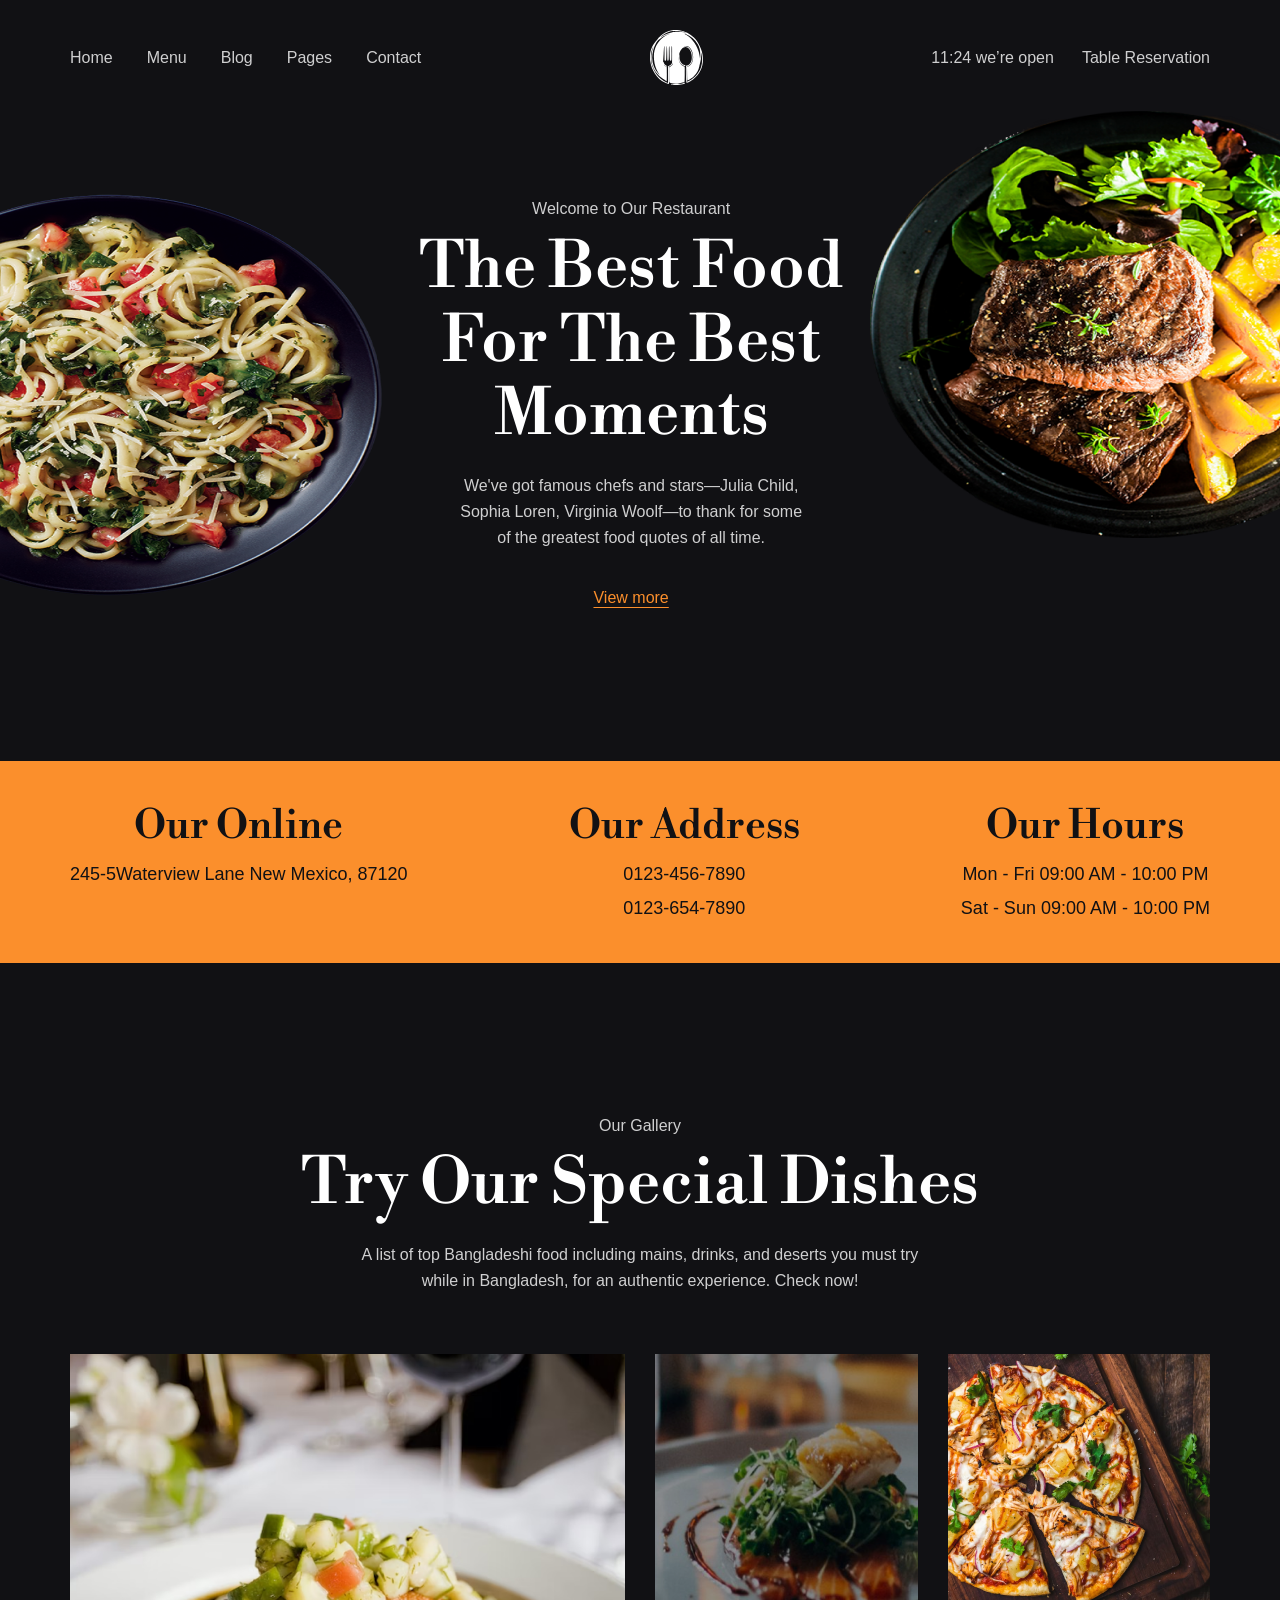
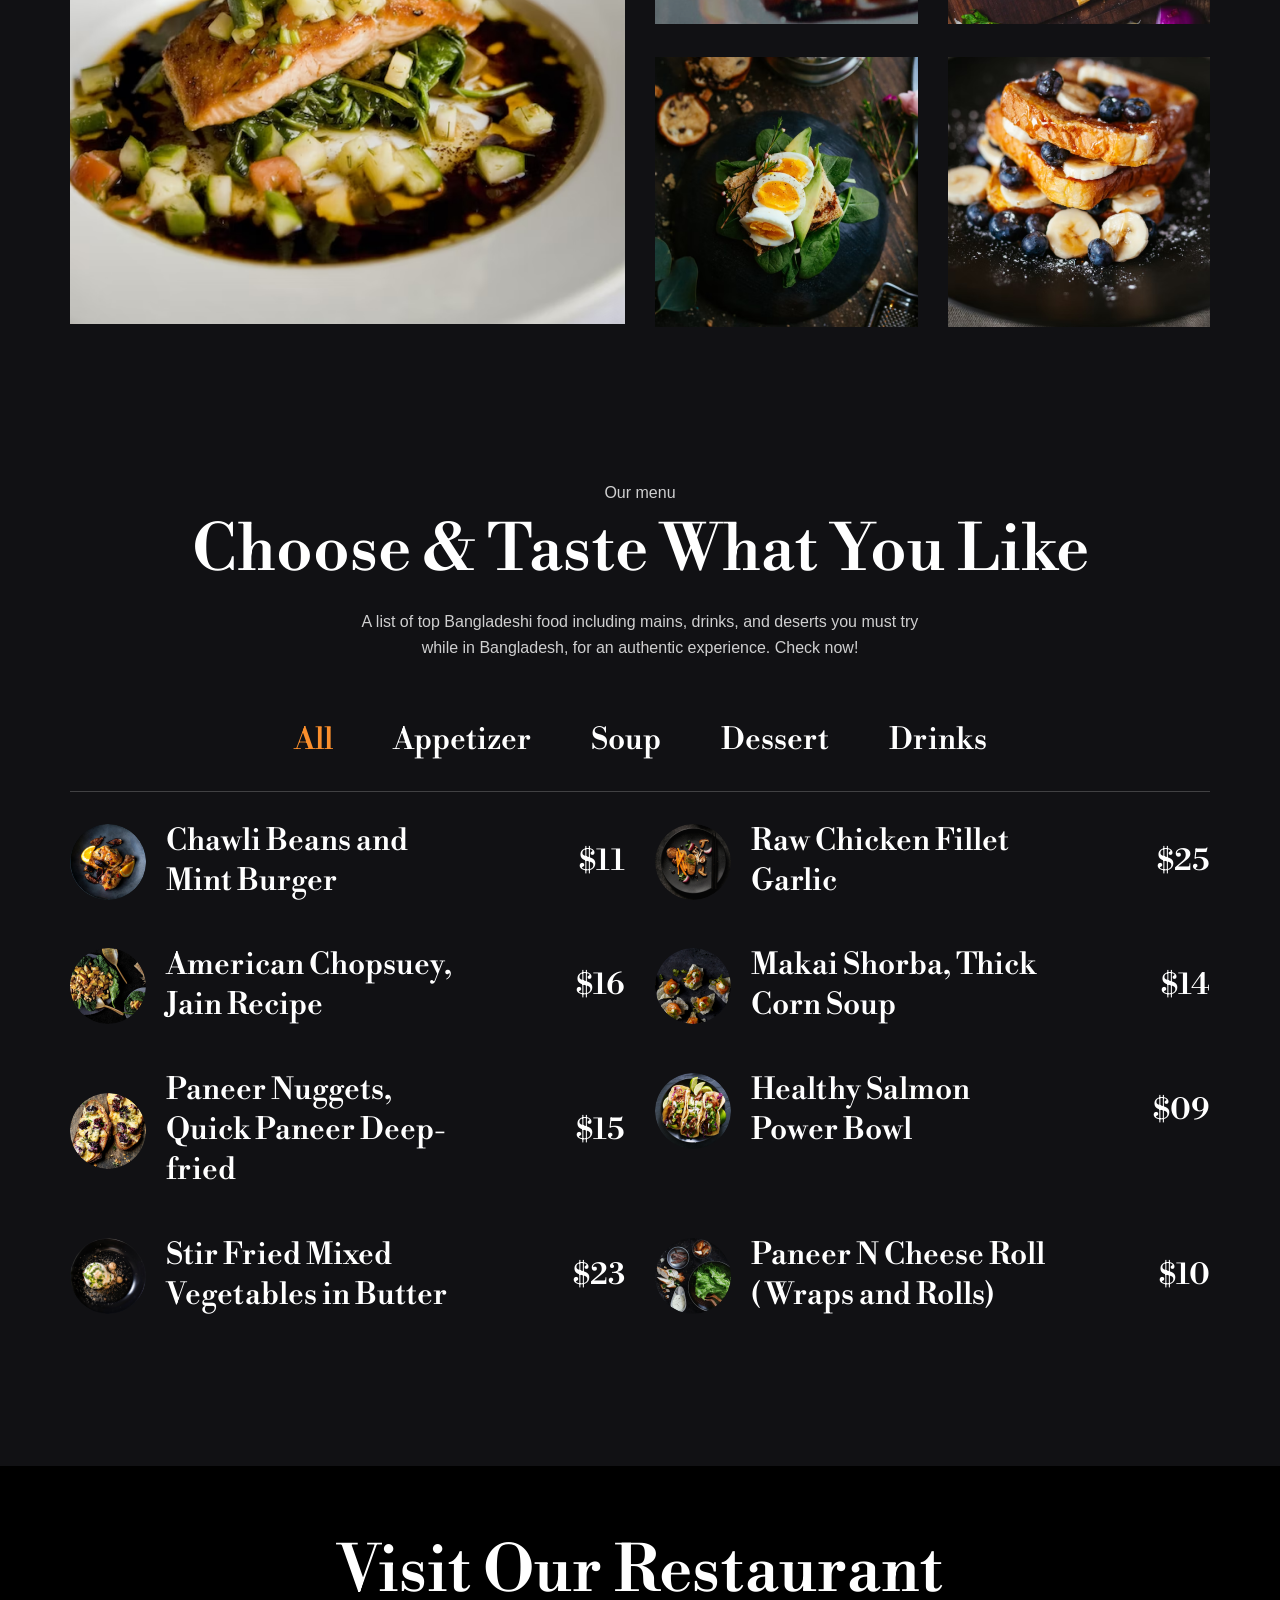
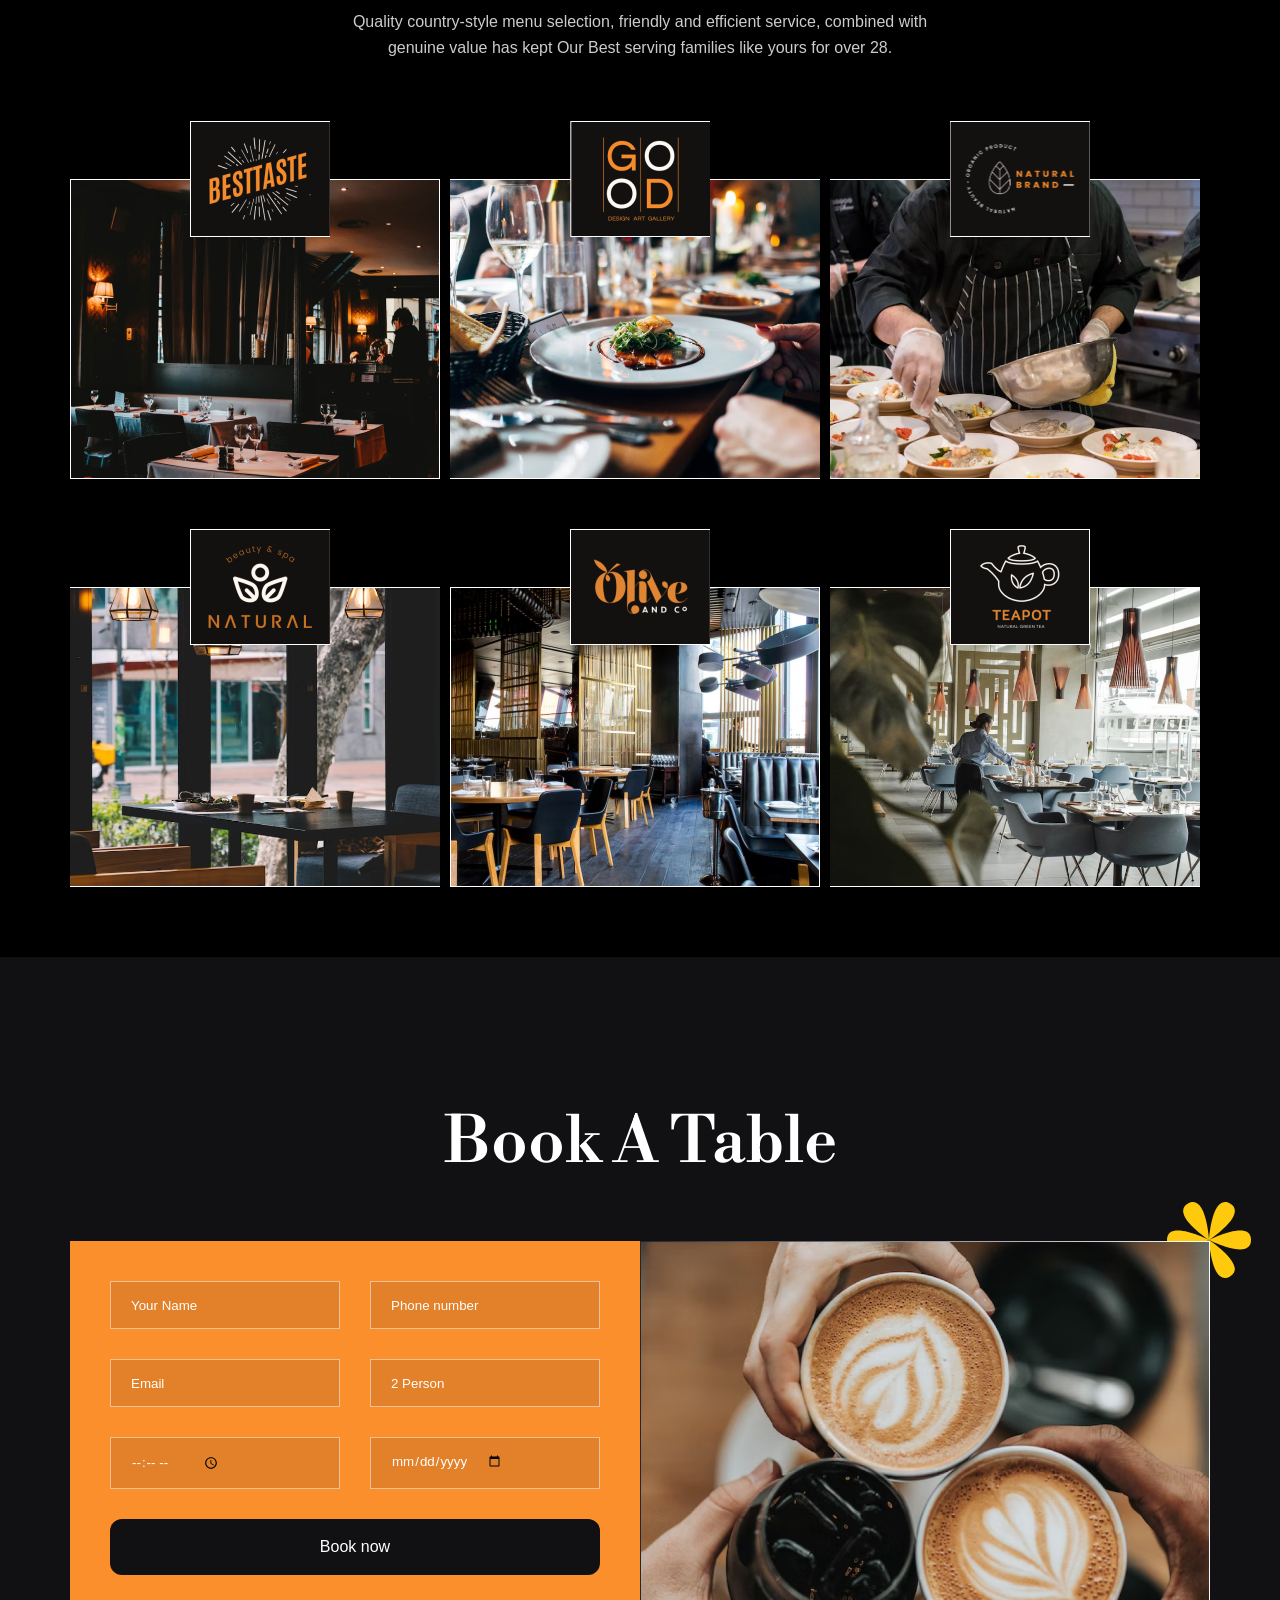
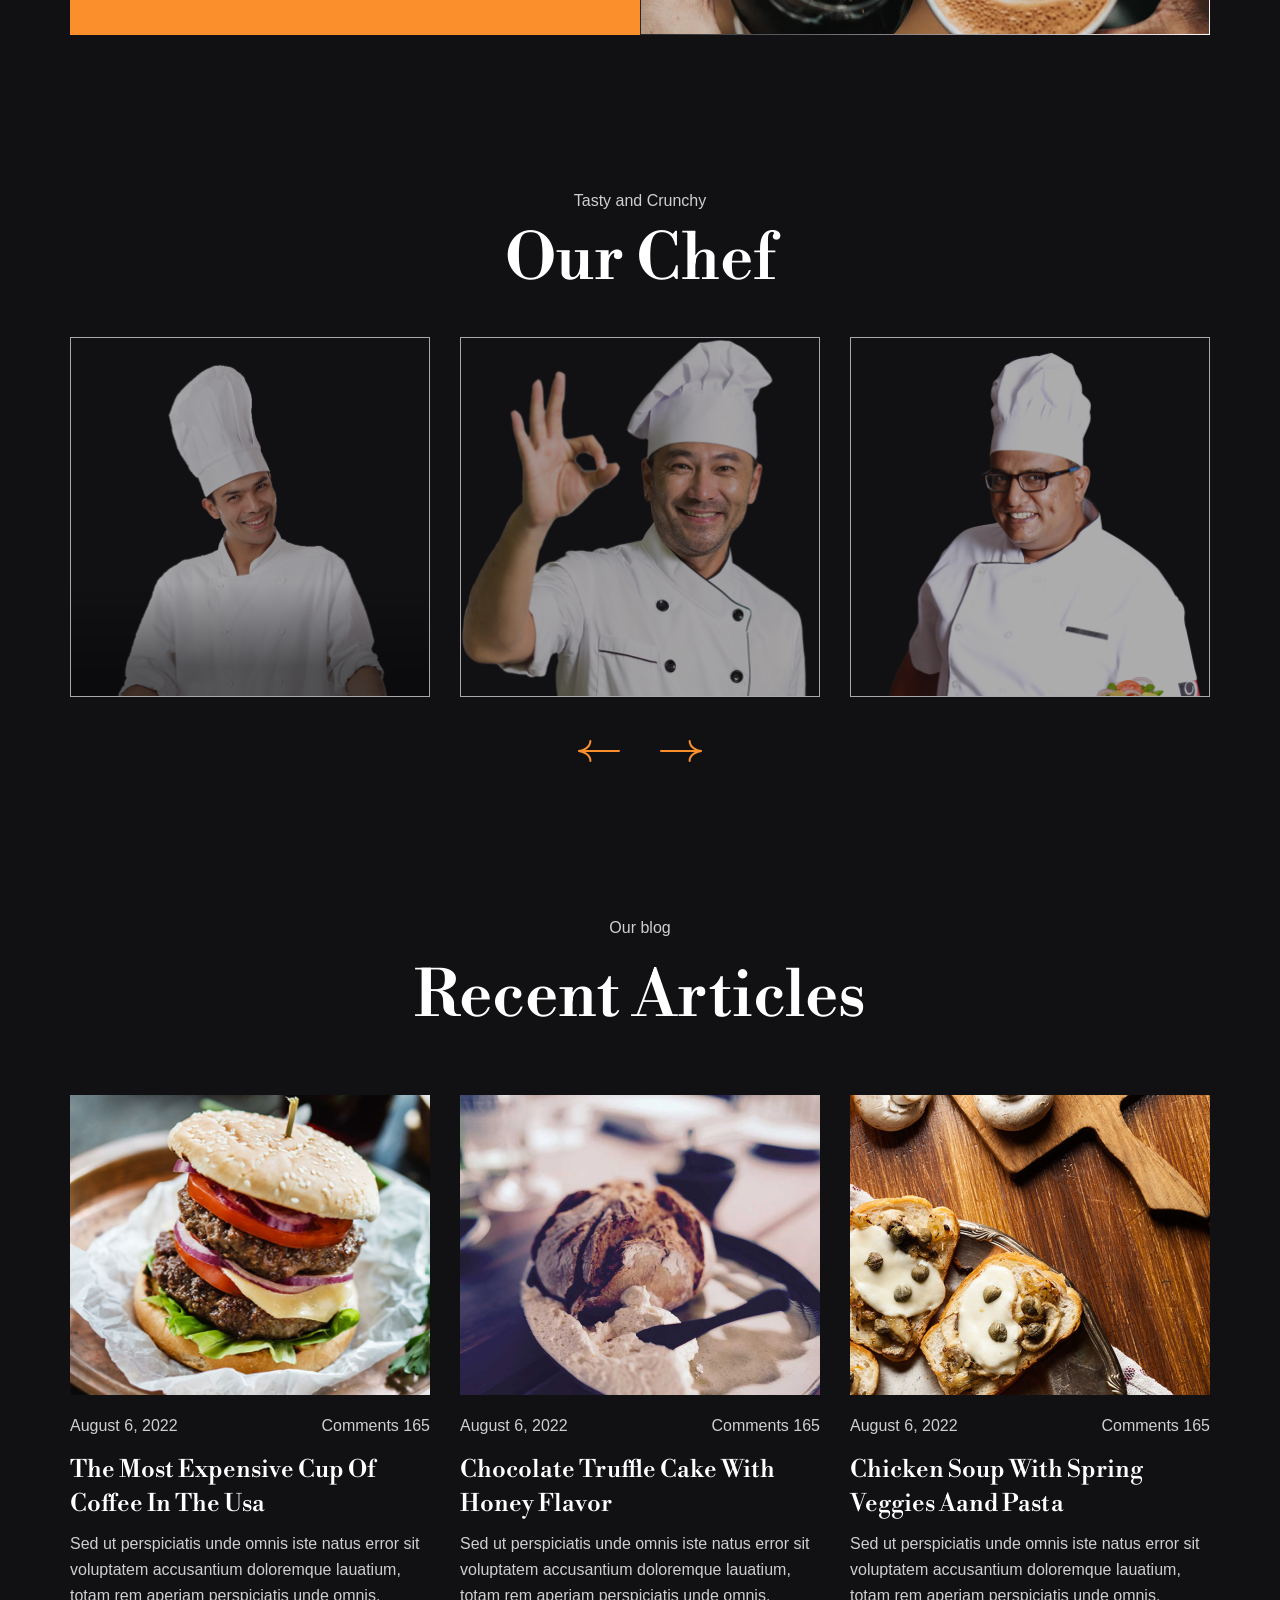
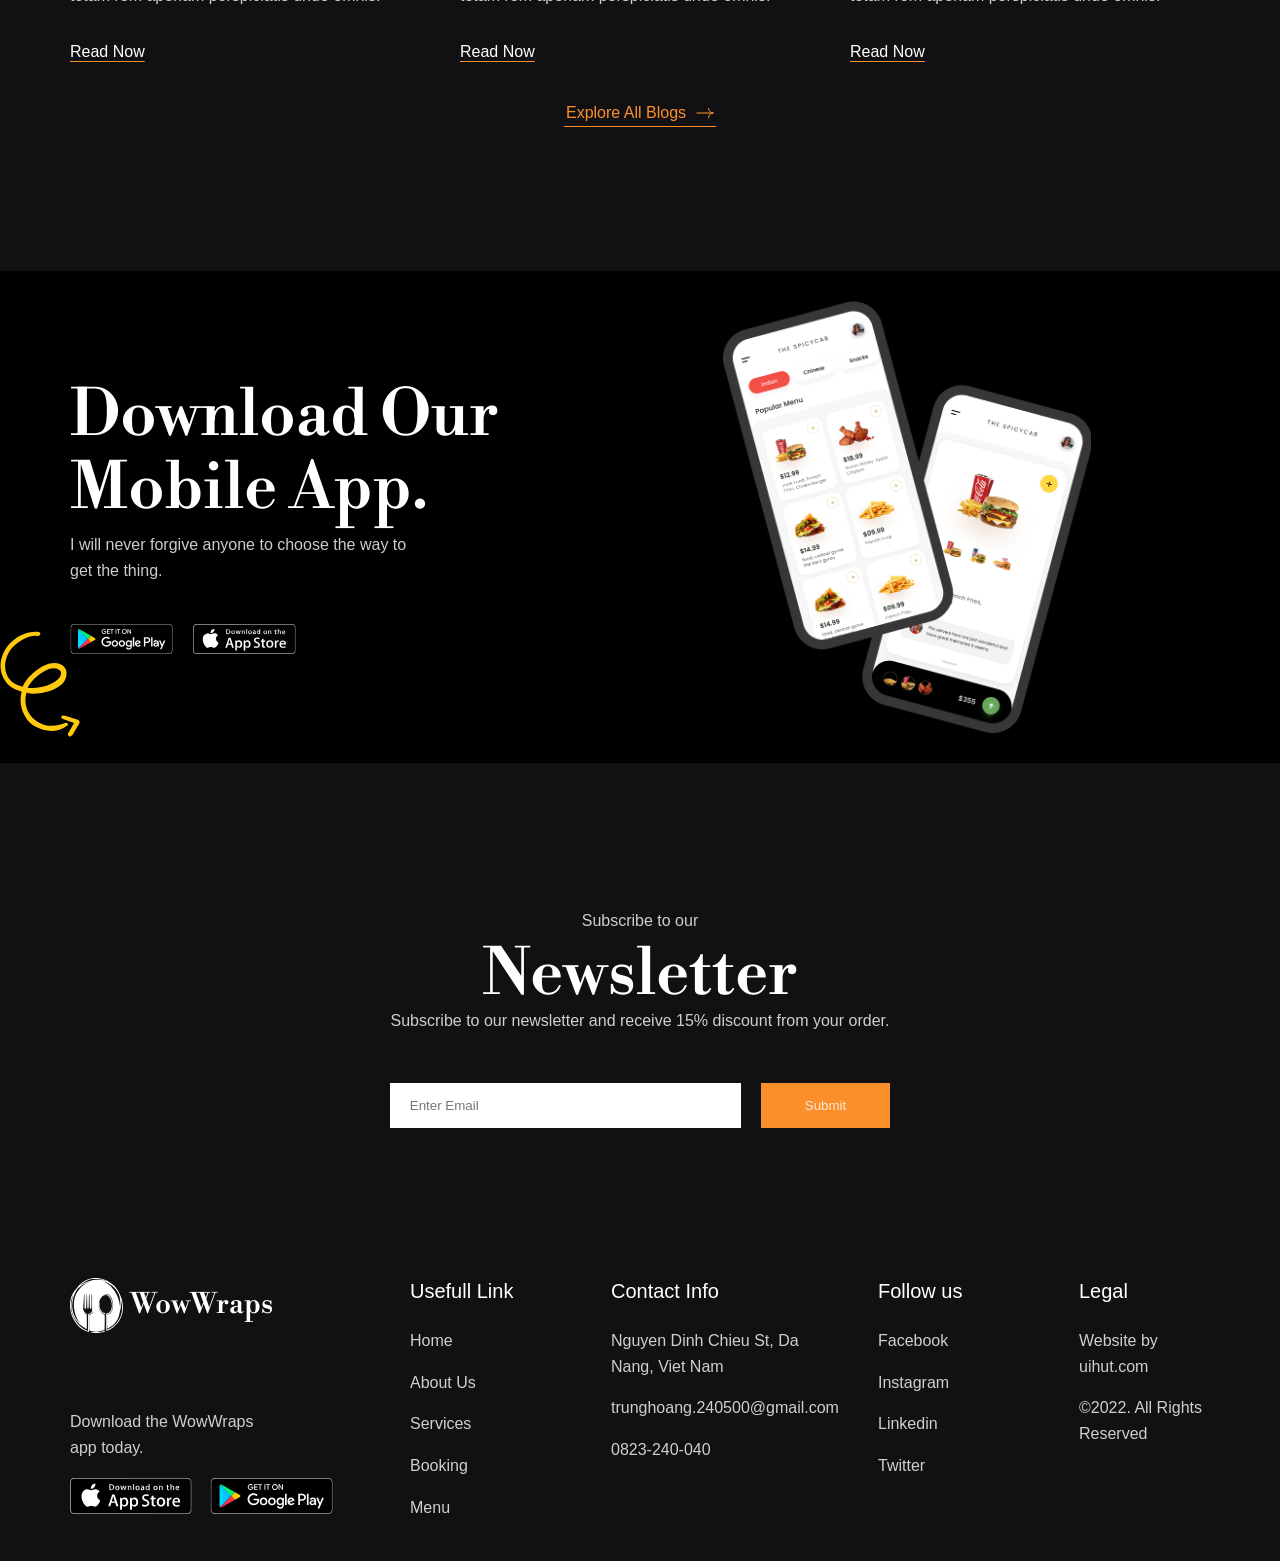
==== commit 086d443e: "add service-menu" ====
--- a/menu.html
+++ b/menu.html
@@ -119,7 +119,7 @@
                 <img
                     src="./assets/img/hero-img/hero-menu1.png"
                     alt=""
-                    class="hero-menu__img hero-menu__img--left"
+                    class="hero-menu__img hero-menu__img--left d-md-none"
                 />
                 <section class="hero-menu__content">
                     <p class="hero__sub-title">Welcome to Our Restaurant</p>
@@ -136,7 +136,7 @@
                 <img
                     src="./assets/img/hero-img/hero-menu2.png"
                     alt=""
-                    class="hero-menu__img hero-menu__img--right"
+                    class="hero-menu__img hero-menu__img--right d-lg-none"
                 />
             </div>
 
@@ -191,8 +191,8 @@
                             Bangladesh, for an authentic experience. Check now!
                         </p>
                     </section>
-                    <div class="row">
-                        <div class="col-6 gallery-col">
+                    <div class="row gy-3">
+                        <div class="col-6 col-md-12 gallery-col">
                             <img
                                 src="./assets/img/gallery-img/gallery.png"
                                 alt=""
@@ -205,9 +205,11 @@
                                 </p>
                             </div>
                         </div>
-                        <div class="col-6">
+                        <div class="col-6 col-md-12">
                             <div class="row gy-3">
-                                <div class="col-6 gallery-col">
+                                <div
+                                    class="col-6 col-md-12 gallery-col col-lg-12"
+                                >
                                     <img
                                         src="./assets/img/gallery-img/gallery1.png"
                                         alt=""
@@ -222,7 +224,9 @@
                                         </p>
                                     </div>
                                 </div>
-                                <div class="col-6 gallery-col">
+                                <div
+                                    class="col-6 col-md-12 gallery-col d-lg-none d-md-block"
+                                >
                                     <img
                                         src="./assets/img/gallery-img/gallery2.png"
                                         alt=""
@@ -237,7 +241,9 @@
                                         </p>
                                     </div>
                                 </div>
-                                <div class="col-6 gallery-col">
+                                <div
+                                    class="col-6 col-md-12 col-lg-12 gallery-col"
+                                >
                                     <img
                                         src="./assets/img/gallery-img/gallery3.png"
                                         alt=""
@@ -252,7 +258,9 @@
                                         </p>
                                     </div>
                                 </div>
-                                <div class="col-6 gallery-col">
+                                <div
+                                    class="col-6 col-md-12 gallery-col d-lg-none d-md-block"
+                                >
                                     <img
                                         src="./assets/img/gallery-img/gallery4.png"
                                         alt=""
@@ -980,7 +988,7 @@
                         </div>
 
                         <!-- Service menu item 2 -->
-                        <div class="service-menu__img-wrap">
+                        <div class="service-menu__img-wrap d-md-none">
                             <img
                                 src="./assets/img/service/service3.png"
                                 alt=""
@@ -994,7 +1002,7 @@
                         </div>
 
                         <!-- Service menu item 3 -->
-                        <div class="service-menu__img-wrap">
+                        <div class="service-menu__img-wrap d-md-none">
                             <img
                                 src="./assets/img/service/service4.png"
                                 alt=""
@@ -1008,7 +1016,7 @@
                         </div>
 
                         <!-- Service menu item 4 -->
-                        <div class="service-menu__img-wrap">
+                        <div class="service-menu__img-wrap d-md-none">
                             <img
                                 src="./assets/img/service/service1.png"
                                 alt=""
@@ -1022,7 +1030,7 @@
                         </div>
 
                         <!-- Service menu item 5 -->
-                        <div class="service-menu__img-wrap">
+                        <div class="service-menu__img-wrap d-md-none">
                             <img
                                 src="./assets/img/service/service5.png"
                                 alt=""
@@ -1036,7 +1044,7 @@
                         </div>
 
                         <!-- Service menu item 6 -->
-                        <div class="service-menu__img-wrap">
+                        <div class="service-menu__img-wrap d-md-none">
                             <img
                                 src="./assets/img/service/service2.png"
                                 alt=""
@@ -1049,7 +1057,7 @@
                             />
                         </div>
                         <!-- Service tab -->
-                        <div class="service-tab d-none d-lg-flex">
+                        <div class="service-tab d-none d-md-flex">
                             <div
                                 class="service-tab__item service-tab__item--active"
                             ></div>
--- a/assets/css/main.css
+++ b/assets/css/main.css
@@ -1699,6 +1699,20 @@
   padding: 85px 0;
   text-align: center;
 }
+@media (max-width: 991.98px) {
+  .hero-menu__content {
+    width: 50%;
+    align-items: flex-start;
+    text-align: left;
+  }
+}
+@media (max-width: 767.98px) {
+  .hero-menu__content {
+    width: 100%;
+    align-items: center;
+    text-align: center;
+  }
+}
 
 .data {
   height: 100%;
@@ -1743,6 +1757,12 @@
   justify-content: space-between;
   padding: 40px 0;
 }
+@media (max-width: 991.98px) {
+  .data-menu__wrap {
+    flex-direction: column;
+    gap: 40px;
+  }
+}
 .data-menu__item {
   text-align: center;
   color: #111114;
@@ -1769,6 +1789,11 @@
 .gallery {
   position: relative;
   margin-top: 150px;
+}
+@media (max-width: 991.98px) {
+  .gallery {
+    margin-top: 70px;
+  }
 }
 .gallery::before {
   content: url(../../assets/icons/gallery-icon1.svg);
@@ -1776,6 +1801,11 @@
   top: 100px;
   left: -190px;
 }
+@media (max-width: 991.98px) {
+  .gallery::before {
+    content: initial;
+  }
+}
 .gallery-content {
   display: flex;
   flex-direction: column;
@@ -1791,6 +1821,12 @@
   font-weight: 500;
   line-height: 1.15;
   text-transform: capitalize;
+  text-align: center;
+}
+@media (max-width: 991.98px) {
+  .gallery-content__title {
+    font-size: 3.4rem;
+  }
 }
 .gallery-content__desc {
   width: 51%;
@@ -1798,13 +1834,44 @@
   line-height: 1.62;
   text-align: center;
 }
+@media (max-width: 991.98px) {
+  .gallery-content__desc {
+    font-size: 1.4rem;
+  }
+}
 .gallery__img {
+  width: 100%;
   height: 270px;
   object-fit: cover;
   cursor: pointer;
 }
+@media (max-width: 1199.98px) {
+  .gallery__img {
+    height: 210px;
+  }
+}
+@media (max-width: 991.98px) {
+  .gallery__img {
+    height: 160px;
+  }
+}
+@media (max-width: 767.98px) {
+  .gallery__img {
+    height: 339px;
+  }
+}
 .gallery__img--large {
   height: 570px;
+}
+@media (max-width: 1199.98px) {
+  .gallery__img--large {
+    height: 450px;
+  }
+}
+@media (max-width: 991.98px) {
+  .gallery__img--large {
+    height: 350px;
+  }
 }
 .gallery__img:hover {
   filter: opacity(75%);
@@ -1831,7 +1898,7 @@
   line-height: 1.33;
 }
 .gallery-box__desc {
-  width: 238px;
+  width: 100%;
   line-height: 1.62;
 }
 
@@ -2003,12 +2070,27 @@
   padding: 70px 0;
   background: #000;
 }
+@media (max-width: 991.98px) {
+  .service-menu {
+    margin-top: 70px;
+  }
+}
 .service-menu__img-wraps {
   display: grid;
   grid-template-columns: repeat(3, 1fr);
   margin-top: 118px;
   row-gap: 108px;
 }
+@media (max-width: 1199.98px) {
+  .service-menu__img-wraps {
+    grid-template-columns: repeat(2, 1fr);
+  }
+}
+@media (max-width: 991.98px) {
+  .service-menu__img-wraps {
+    grid-template-columns: 1fr;
+  }
+}
 .service-menu__img-wrap {
   position: relative;
   display: flex;
@@ -2018,6 +2100,11 @@
   width: 370px;
   height: 300px;
   object-fit: cover;
+}
+@media (max-width: 991.98px) {
+  .service-img__large {
+    width: 100%;
+  }
 }
 .service-img__small {
   width: 140px;
